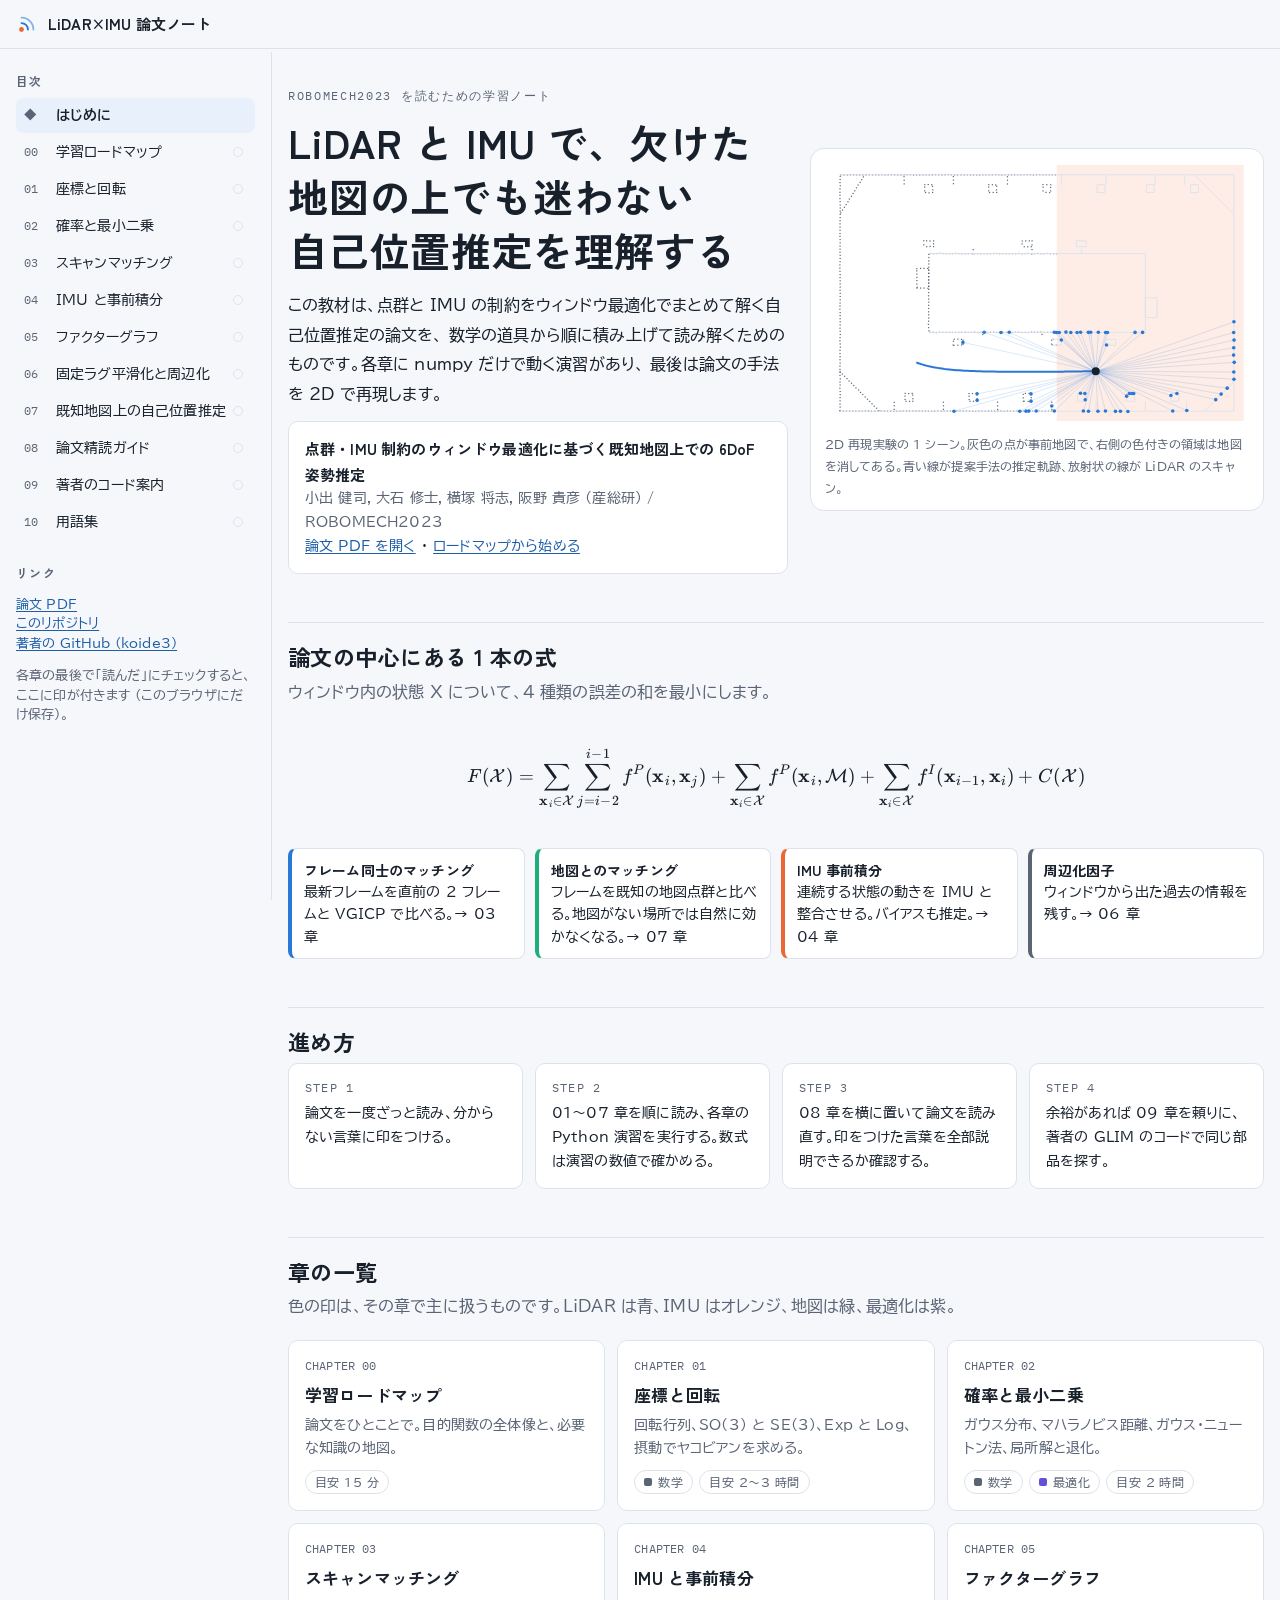
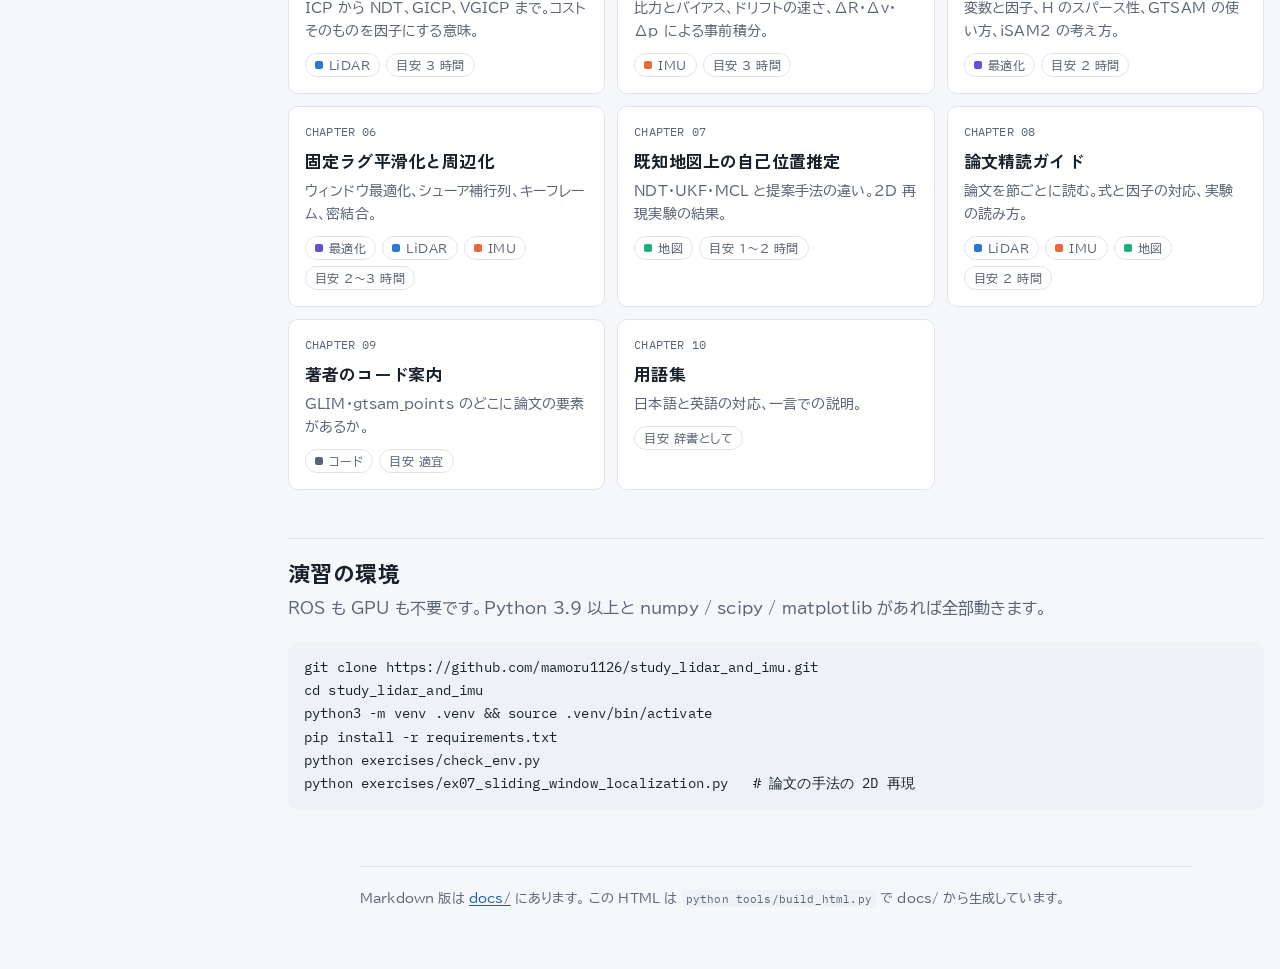
==== html/index.html @ 84298a0a "論文学習用の教材・演習・HTML 版を追加 ROBOMECH2023「点群・IMU 制約のウィンドウ最適化に基づく既知地図上での 6DoF 姿勢推定」を理解するための学習環境を追加した。  - doc" ====
<!doctype html>
<html lang="ja">
<head>
<meta charset="utf-8">
<meta name="viewport" content="width=device-width, initial-scale=1, viewport-fit=cover">
<title>LiDAR×IMU 論文ノート</title>
<link rel="preconnect" href="https://fonts.googleapis.com">
<link rel="preconnect" href="https://fonts.gstatic.com" crossorigin>
<link rel="stylesheet" href="https://fonts.googleapis.com/css2?family=BIZ+UDPGothic:wght@400;700&family=IBM+Plex+Mono:wght@400;500&family=Zen+Kaku+Gothic+New:wght@500;700&display=swap">
<link rel="stylesheet" href="assets/style.css">
<link rel="stylesheet" href="assets/katex/katex.css">
<script defer src="assets/katex/katex.min.js"></script>
<script defer src="assets/katex/auto-render.min.js"></script>
</head>
<body>
<header class="topbar">
  <a class="brand" href="index.html"><svg class="brand-mark" viewBox="0 0 24 24" aria-hidden="true"><circle cx="6" cy="18" r="2.6" fill="var(--imu)"/><path d="M6 11a7 7 0 0 1 7 7" fill="none" stroke="var(--lidar)" stroke-width="2" stroke-linecap="round"/><path d="M6 5a13 13 0 0 1 13 13" fill="none" stroke="var(--lidar)" stroke-width="2" stroke-linecap="round" opacity=".55"/></svg><span>LiDAR×IMU 論文ノート</span></a>
  <button class="menu-btn" type="button" aria-expanded="false" aria-label="目次を開く">目次</button>
</header>
<div class="layout">
<nav class="rail" aria-label="章の一覧"><h2>目次</h2><ul class="toc"><li><a href="index.html" aria-current="page"><span class="num">◆</span><span>はじめに</span><span></span></a></li><li><a href="00_roadmap.html"><span class="num">00</span><span>学習ロードマップ</span><span class="done" data-done-slug="00_roadmap" title="読了"></span></a></li><li><a href="01_coordinates_and_rotation.html"><span class="num">01</span><span>座標と回転</span><span class="done" data-done-slug="01_coordinates_and_rotation" title="読了"></span></a></li><li><a href="02_probability_and_least_squares.html"><span class="num">02</span><span>確率と最小二乗</span><span class="done" data-done-slug="02_probability_and_least_squares" title="読了"></span></a></li><li><a href="03_point_cloud_registration.html"><span class="num">03</span><span>スキャンマッチング</span><span class="done" data-done-slug="03_point_cloud_registration" title="読了"></span></a></li><li><a href="04_imu_and_preintegration.html"><span class="num">04</span><span>IMU と事前積分</span><span class="done" data-done-slug="04_imu_and_preintegration" title="読了"></span></a></li><li><a href="05_factor_graph.html"><span class="num">05</span><span>ファクターグラフ</span><span class="done" data-done-slug="05_factor_graph" title="読了"></span></a></li><li><a href="06_fixed_lag_smoothing.html"><span class="num">06</span><span>固定ラグ平滑化と周辺化</span><span class="done" data-done-slug="06_fixed_lag_smoothing" title="読了"></span></a></li><li><a href="07_map_based_localization.html"><span class="num">07</span><span>既知地図上の自己位置推定</span><span class="done" data-done-slug="07_map_based_localization" title="読了"></span></a></li><li><a href="08_paper_walkthrough.html"><span class="num">08</span><span>論文精読ガイド</span><span class="done" data-done-slug="08_paper_walkthrough" title="読了"></span></a></li><li><a href="09_author_code_guide.html"><span class="num">09</span><span>著者のコード案内</span><span class="done" data-done-slug="09_author_code_guide" title="読了"></span></a></li><li><a href="10_glossary.html"><span class="num">10</span><span>用語集</span><span class="done" data-done-slug="10_glossary" title="読了"></span></a></li></ul><h2>リンク</h2><p class="rail-note"><a href="https://staff.aist.go.jp/k.koide/assets/pdf/robomech2023.pdf" target="_blank" rel="noopener">論文 PDF</a><br><a href="https://github.com/mamoru1126/study_lidar_and_imu" target="_blank" rel="noopener">このリポジトリ</a><br><a href="https://github.com/koide3" target="_blank" rel="noopener">著者の GitHub (koide3)</a></p><p class="rail-note">各章の最後で「読んだ」にチェックすると、ここに印が付きます (このブラウザにだけ保存)。</p></nav>
<main>
<div class="article" style="max-width:none">
<section class="hero">
  <div>
    <div class="eyebrow">ROBOMECH2023 を読むための学習ノート</div>
    <h1>LiDAR と IMU で、欠けた地図の上でも迷わない自己位置推定を理解する</h1>
    <p>この教材は、点群と IMU の制約をウィンドウ最適化でまとめて解く自己位置推定の論文を、
    数学の道具から順に積み上げて読み解くためのものです。各章に numpy だけで動く演習があり、
    最後は論文の手法を 2D で再現します。</p>
    <div class="paper-card">
      <div class="t">点群・IMU 制約のウィンドウ最適化に基づく既知地図上での 6DoF 姿勢推定</div>
      <div class="a">小出 健司, 大石 修士, 横塚 将志, 阪野 貴彦 (産総研) / ROBOMECH2023</div>
      <div><a href="https://staff.aist.go.jp/k.koide/assets/pdf/robomech2023.pdf" target="_blank" rel="noopener">論文 PDF を開く</a> ・ <a href="00_roadmap.html">ロードマップから始める</a></div>
    </div>
  </div>
  <div class="scan-hero">
    <canvas id="hero-scan" aria-label="2D LiDAR のスキャンと推定軌跡のアニメーション"></canvas>
    <p>2D 再現実験の 1 シーン。灰色の点が事前地図で、右側の色付きの領域は地図を消してある。青い線が提案手法の推定軌跡、放射状の線が LiDAR のスキャン。</p>
  </div>
</section>

<section class="section">
  <h2>論文の中心にある 1 本の式</h2>
  <p class="lead">ウィンドウ内の状態 X について、4 種類の誤差の和を最小にします。</p>
  <div class="arithmatex">\[
F(\mathcal{X}) = \sum_{\mathbf{x}_i \in \mathcal{X}} \sum_{j=i-2}^{i-1} f^{P}(\mathbf{x}_i, \mathbf{x}_j)
 + \sum_{\mathbf{x}_i \in \mathcal{X}} f^{P}(\mathbf{x}_i, \mathcal{M})
 + \sum_{\mathbf{x}_i \in \mathcal{X}} f^{I}(\mathbf{x}_{i-1}, \mathbf{x}_i)
 + C(\mathcal{X})
\]</div>
  <div class="term-grid">
    <div class="term" style="--c:var(--lidar)"><b>フレーム同士のマッチング</b>最新フレームを直前の 2 フレームと VGICP で比べる。→ 03 章</div>
    <div class="term" style="--c:var(--map)"><b>地図とのマッチング</b>フレームを既知の地図点群と比べる。地図がない場所では自然に効かなくなる。→ 07 章</div>
    <div class="term" style="--c:var(--imu)"><b>IMU 事前積分</b>連続する状態の動きを IMU と整合させる。バイアスも推定。→ 04 章</div>
    <div class="term" style="--c:var(--muted)"><b>周辺化因子</b>ウィンドウから出た過去の情報を残す。→ 06 章</div>
  </div>
</section>

<section class="section">
  <h2>進め方</h2>
  <ol class="steps">
    <li>論文を一度ざっと読み、分からない言葉に印をつける。</li>
    <li>01〜07 章を順に読み、各章の Python 演習を実行する。数式は演習の数値で確かめる。</li>
    <li>08 章を横に置いて論文を読み直す。印をつけた言葉を全部説明できるか確認する。</li>
    <li>余裕があれば 09 章を頼りに、著者の GLIM のコードで同じ部品を探す。</li>
  </ol>
</section>

<section class="section">
  <h2>章の一覧</h2>
  <p class="lead">色の印は、その章で主に扱うものです。LiDAR は青、IMU はオレンジ、地図は緑、最適化は紫。</p>
  <div class="cards"><a class="card" href="00_roadmap.html"><span class="n"><span>CHAPTER 00</span><span class="done-badge" data-done-badge="00_roadmap" hidden>読了</span></span><span class="ttl">学習ロードマップ</span><span class="sum">論文をひとことで。目的関数の全体像と、必要な知識の地図。</span><span class="chips"><span class="chip time">目安 15 分</span></span></a><a class="card" href="01_coordinates_and_rotation.html"><span class="n"><span>CHAPTER 01</span><span class="done-badge" data-done-badge="01_coordinates_and_rotation" hidden>読了</span></span><span class="ttl">座標と回転</span><span class="sum">回転行列、SO(3) と SE(3)、Exp と Log、摂動でヤコビアンを求める。</span><span class="chips"><span class="chip math">数学</span><span class="chip time">目安 2〜3 時間</span></span></a><a class="card" href="02_probability_and_least_squares.html"><span class="n"><span>CHAPTER 02</span><span class="done-badge" data-done-badge="02_probability_and_least_squares" hidden>読了</span></span><span class="ttl">確率と最小二乗</span><span class="sum">ガウス分布、マハラノビス距離、ガウス・ニュートン法、局所解と退化。</span><span class="chips"><span class="chip math">数学</span><span class="chip opt">最適化</span><span class="chip time">目安 2 時間</span></span></a><a class="card" href="03_point_cloud_registration.html"><span class="n"><span>CHAPTER 03</span><span class="done-badge" data-done-badge="03_point_cloud_registration" hidden>読了</span></span><span class="ttl">スキャンマッチング</span><span class="sum">ICP から NDT、GICP、VGICP まで。コストそのものを因子にする意味。</span><span class="chips"><span class="chip lidar">LiDAR</span><span class="chip time">目安 3 時間</span></span></a><a class="card" href="04_imu_and_preintegration.html"><span class="n"><span>CHAPTER 04</span><span class="done-badge" data-done-badge="04_imu_and_preintegration" hidden>読了</span></span><span class="ttl">IMU と事前積分</span><span class="sum">比力とバイアス、ドリフトの速さ、ΔR・Δv・Δp による事前積分。</span><span class="chips"><span class="chip imu">IMU</span><span class="chip time">目安 3 時間</span></span></a><a class="card" href="05_factor_graph.html"><span class="n"><span>CHAPTER 05</span><span class="done-badge" data-done-badge="05_factor_graph" hidden>読了</span></span><span class="ttl">ファクターグラフ</span><span class="sum">変数と因子、H のスパース性、GTSAM の使い方、iSAM2 の考え方。</span><span class="chips"><span class="chip opt">最適化</span><span class="chip time">目安 2 時間</span></span></a><a class="card" href="06_fixed_lag_smoothing.html"><span class="n"><span>CHAPTER 06</span><span class="done-badge" data-done-badge="06_fixed_lag_smoothing" hidden>読了</span></span><span class="ttl">固定ラグ平滑化と周辺化</span><span class="sum">ウィンドウ最適化、シューア補行列、キーフレーム、密結合。</span><span class="chips"><span class="chip opt">最適化</span><span class="chip lidar">LiDAR</span><span class="chip imu">IMU</span><span class="chip time">目安 2〜3 時間</span></span></a><a class="card" href="07_map_based_localization.html"><span class="n"><span>CHAPTER 07</span><span class="done-badge" data-done-badge="07_map_based_localization" hidden>読了</span></span><span class="ttl">既知地図上の自己位置推定</span><span class="sum">NDT・UKF・MCL と提案手法の違い。2D 再現実験の結果。</span><span class="chips"><span class="chip map">地図</span><span class="chip time">目安 1〜2 時間</span></span></a><a class="card" href="08_paper_walkthrough.html"><span class="n"><span>CHAPTER 08</span><span class="done-badge" data-done-badge="08_paper_walkthrough" hidden>読了</span></span><span class="ttl">論文精読ガイド</span><span class="sum">論文を節ごとに読む。式と因子の対応、実験の読み方。</span><span class="chips"><span class="chip lidar">LiDAR</span><span class="chip imu">IMU</span><span class="chip map">地図</span><span class="chip time">目安 2 時間</span></span></a><a class="card" href="09_author_code_guide.html"><span class="n"><span>CHAPTER 09</span><span class="done-badge" data-done-badge="09_author_code_guide" hidden>読了</span></span><span class="ttl">著者のコード案内</span><span class="sum">GLIM・gtsam_points のどこに論文の要素があるか。</span><span class="chips"><span class="chip math">コード</span><span class="chip time">目安 適宜</span></span></a><a class="card" href="10_glossary.html"><span class="n"><span>CHAPTER 10</span><span class="done-badge" data-done-badge="10_glossary" hidden>読了</span></span><span class="ttl">用語集</span><span class="sum">日本語と英語の対応、一言での説明。</span><span class="chips"><span class="chip time">目安 辞書として</span></span></a></div>
</section>

<section class="section">
  <h2>演習の環境</h2>
  <p class="lead">ROS も GPU も不要です。Python 3.9 以上と numpy / scipy / matplotlib があれば全部動きます。</p>
<pre><code>git clone https://github.com/mamoru1126/study_lidar_and_imu.git
cd study_lidar_and_imu
python3 -m venv .venv && source .venv/bin/activate
pip install -r requirements.txt
python exercises/check_env.py
python exercises/ex07_sliding_window_localization.py   # 論文の手法の 2D 再現</code></pre>
</section>

<footer class="site">
  Markdown 版は <a href="https://github.com/mamoru1126/study_lidar_and_imu/tree/master/docs" target="_blank" rel="noopener">docs/</a> にあります。
  この HTML は <code>python tools/build_html.py</code> で docs/ から生成しています。
</footer>
</div>
</main>
</div>
<script src="data/sliding_window_result.js"></script>
<script src="assets/app.js"></script>
<script src="assets/demos.js"></script>
</body>
</html>
---- html/assets/style.css ----
/* LiDAR × IMU 学習ノート — サイト共通スタイル
   レイアウト: 左に章の目次レール、右に本文 1 カラム (最大 44em)。幅 960px 未満では目次をドロワーにする。
   色は「センサの種類」を表す: LiDAR=青, IMU=オレンジ, 地図=緑, 最適化=紫, 数学=灰 */

:root {
  --bg: #f5f7fa;
  --surface: #ffffff;
  --ink: #18202b;
  --muted: #5a6475;
  --line: #dde3ec;
  --accent: #1d5ea8;
  --accent-soft: #e8f0fb;
  --code-bg: #eef2f7;
  --lidar: #2a78d6;
  --imu: #eb6834;
  --map: #1baf7a;
  --opt: #6250d6;
  --math: #5a6475;
  --shade: rgba(235, 104, 52, 0.12);
  --font-display: "Zen Kaku Gothic New", "Hiragino Sans", "Hiragino Kaku Gothic ProN", "Yu Gothic", "Meiryo", sans-serif;
  --font-body: "BIZ UDPGothic", "Hiragino Sans", "Hiragino Kaku Gothic ProN", "Yu Gothic", "Meiryo", sans-serif;
  --font-mono: "IBM Plex Mono", ui-monospace, "SFMono-Regular", Menlo, Consolas, monospace;
  --radius: 10px;
  --rail: 272px;
  color-scheme: light;
}
@media (prefers-color-scheme: dark) {
  :root:not([data-theme="light"]) {
    --bg: #0f141b;
    --surface: #161d27;
    --ink: #e3e8ef;
    --muted: #9aa5b5;
    --line: #2a3442;
    --accent: #82b4f0;
    --accent-soft: #19283b;
    --code-bg: #1c2532;
    --lidar: #4a93ea;
    --imu: #f08156;
    --map: #2fc490;
    --opt: #9a8ff0;
    --math: #9aa5b5;
    --shade: rgba(240, 129, 86, 0.14);
    color-scheme: dark;
  }
}
:root[data-theme="dark"] {
  --bg: #0f141b;
  --surface: #161d27;
  --ink: #e3e8ef;
  --muted: #9aa5b5;
  --line: #2a3442;
  --accent: #82b4f0;
  --accent-soft: #19283b;
  --code-bg: #1c2532;
  --lidar: #4a93ea;
  --imu: #f08156;
  --map: #2fc490;
  --opt: #9a8ff0;
  --math: #9aa5b5;
  --shade: rgba(240, 129, 86, 0.14);
  color-scheme: dark;
}

* { box-sizing: border-box; }
html { -webkit-text-size-adjust: 100%; }
body {
  margin: 0;
  background: var(--bg);
  color: var(--ink);
  font-family: var(--font-body);
  font-size: 16px;
  line-height: 1.85;
  letter-spacing: 0.01em;
}
a { color: var(--accent); text-underline-offset: 2px; }
a:hover { text-decoration-thickness: 2px; }
:focus-visible { outline: 2px solid var(--accent); outline-offset: 2px; border-radius: 4px; }
img { max-width: 100%; height: auto; }

/* ---------- top bar ---------- */
.topbar {
  position: sticky;
  top: env(safe-area-inset-top, 0px);
  z-index: 30;
  display: flex;
  align-items: center;
  gap: 12px;
  padding: 10px 16px;
  background: color-mix(in srgb, var(--bg) 88%, transparent);
  backdrop-filter: blur(8px);
  border-bottom: 1px solid var(--line);
}
.brand {
  font-family: var(--font-display);
  font-weight: 700;
  font-size: 15px;
  color: var(--ink);
  text-decoration: none;
  display: flex;
  align-items: center;
  gap: 10px;
  min-width: 0;
}
.brand-mark { flex: none; width: 22px; height: 22px; }
.brand span { white-space: nowrap; overflow: hidden; text-overflow: ellipsis; }
.menu-btn {
  margin-left: auto;
  border: 1px solid var(--line);
  background: var(--surface);
  color: var(--ink);
  border-radius: 8px;
  padding: 6px 12px;
  font: inherit;
  font-size: 14px;
  cursor: pointer;
}
@media (min-width: 960px) { .menu-btn { display: none; } }

/* ---------- layout ---------- */
.layout { display: grid; grid-template-columns: 1fr; }
@media (min-width: 960px) {
  .layout { grid-template-columns: var(--rail) minmax(0, 1fr); }
}
.rail {
  border-right: 1px solid var(--line);
  padding: 20px 16px 40px;
  font-size: 14px;
  line-height: 1.5;
}
@media (min-width: 960px) {
  .rail { position: sticky; top: 52px; height: calc(100vh - 52px); overflow-y: auto; }
}
@media (max-width: 959px) {
  .rail {
    position: fixed;
    z-index: 40;
    inset: 0 auto 0 0;
    width: min(86vw, 320px);
    background: var(--surface);
    transform: translateX(-102%);
    transition: transform 0.22s ease;
    overflow-y: auto;
    padding-top: calc(20px + env(safe-area-inset-top, 0px));
    box-shadow: 0 0 40px rgba(0, 0, 0, 0.18);
  }
  body.nav-open .rail { transform: none; }
  .scrim { position: fixed; inset: 0; z-index: 35; background: rgba(10, 14, 20, 0.4); }
}
.rail h2 {
  font-family: var(--font-display);
  font-size: 12px;
  letter-spacing: 0.12em;
  color: var(--muted);
  margin: 0 0 8px;
  font-weight: 700;
}
.toc { list-style: none; margin: 0 0 24px; padding: 0; display: grid; gap: 2px; }
.toc a {
  display: grid;
  grid-template-columns: 26px minmax(0, 1fr) 14px;
  align-items: center;
  gap: 6px;
  padding: 7px 8px;
  border-radius: 8px;
  color: var(--ink);
  text-decoration: none;
}
.toc a:hover { background: var(--accent-soft); }
.toc a[aria-current="page"] { background: var(--accent-soft); font-weight: 700; }
.toc .num { font-family: var(--font-mono); font-size: 12px; color: var(--muted); font-variant-numeric: tabular-nums; }
.toc .done { width: 10px; height: 10px; border-radius: 50%; border: 1.5px solid var(--line); }
.toc .done.on { background: var(--map); border-color: var(--map); }
.rail-note { color: var(--muted); font-size: 13px; }

/* ---------- article ---------- */
main { min-width: 0; padding-inline: 16px; padding-block: 28px 64px; }
.article { max-width: 44em; margin: 0 auto; }
.article h1, .article h2, .article h3 {
  font-family: var(--font-display);
  line-height: 1.4;
  text-wrap: balance;
  word-break: auto-phrase; /* 日本語を文節で折り返す (対応ブラウザのみ) */
  letter-spacing: 0.02em;
}
.article h1 { font-size: clamp(26px, 5vw, 34px); margin: 8px 0 20px; }
.article h2 {
  font-size: 22px;
  margin: 48px 0 14px;
  padding-top: 18px;
  border-top: 1px solid var(--line);
}
.article h3 { font-size: 18px; margin: 32px 0 10px; }
.article p, .article li { overflow-wrap: anywhere; }
.article hr { display: none; } /* Markdown の区切り線は h2 の罫線と重なるので表示しない */
.chapter-meta { display: flex; flex-wrap: wrap; gap: 8px; align-items: center; margin-bottom: 8px; }
.chip {
  display: inline-flex;
  align-items: center;
  gap: 6px;
  font-size: 12px;
  line-height: 1;
  padding: 5px 9px;
  border-radius: 999px;
  border: 1px solid var(--line);
  color: var(--muted);
  background: var(--surface);
  letter-spacing: 0.04em;
}
.chip::before { content: ""; width: 8px; height: 8px; border-radius: 2px; background: var(--c, var(--muted)); }
.chip.lidar { --c: var(--lidar); }
.chip.imu { --c: var(--imu); }
.chip.map { --c: var(--map); }
.chip.opt { --c: var(--opt); }
.chip.math { --c: var(--math); }
.chip.time::before { display: none; }

blockquote {
  margin: 20px 0;
  padding: 12px 16px;
  border-radius: var(--radius);
  background: var(--accent-soft);
  border: 1px solid color-mix(in srgb, var(--accent) 25%, transparent);
}
blockquote p { margin: 6px 0; }
code {
  font-family: var(--font-mono);
  font-size: 0.88em;
  background: var(--code-bg);
  padding: 0.12em 0.36em;
  border-radius: 5px;
}
pre {
  background: var(--code-bg);
  padding: 14px 16px;
  border-radius: var(--radius);
  overflow-x: auto;
  line-height: 1.6;
  font-size: 14px;
}
pre code { background: none; padding: 0; font-size: inherit; }
.table-wrap { overflow-x: auto; margin: 18px 0; border: 1px solid var(--line); border-radius: var(--radius); background: var(--surface); }
table { border-collapse: collapse; width: 100%; font-size: 14px; line-height: 1.6; }
th, td { text-align: left; padding: 9px 12px; border-bottom: 1px solid var(--line); vertical-align: top; }
th { font-family: var(--font-display); font-weight: 700; background: color-mix(in srgb, var(--code-bg) 60%, var(--surface)); white-space: nowrap; }
tr:last-child td { border-bottom: 0; }
td { font-variant-numeric: tabular-nums; }

figure.fig, p > img:only-child { display: block; }
.fig {
  margin: 22px 0;
  padding: 10px;
  background: #ffffff;
  border: 1px solid var(--line);
  border-radius: var(--radius);
  overflow-x: auto;
}
.fig img { display: block; margin: 0 auto; }
.fig figcaption { color: #5a6475; font-size: 13px; text-align: center; margin-top: 6px; }

/* math (KaTeX) */
.arithmatex { overflow-wrap: normal; }
div.arithmatex { margin: 16px 0; overflow-x: auto; overflow-y: hidden; padding: 2px 0; }
.katex { font-size: 1.06em; }
.katex-display { margin: 0.4em 0; overflow-x: auto; overflow-y: hidden; padding: 4px 0; }

/* details (理解度チェックの答え) */
details {
  margin: 18px 0;
  border: 1px solid var(--line);
  border-radius: var(--radius);
  background: var(--surface);
  padding: 0 16px;
}
details summary {
  cursor: pointer;
  padding: 12px 0;
  font-weight: 700;
  font-family: var(--font-display);
  color: var(--accent);
}
details[open] summary { border-bottom: 1px solid var(--line); margin-bottom: 8px; }

/* task list */
.task-list-item { list-style: none; margin-left: -1.4em; }
.task-list-control input, .task-list-item input { margin-right: 8px; accent-color: var(--map); }

/* prev / next */
.pager { display: grid; grid-template-columns: 1fr 1fr; gap: 12px; margin-top: 48px; }
.pager a {
  display: block;
  padding: 12px 14px;
  border: 1px solid var(--line);
  border-radius: var(--radius);
  background: var(--surface);
  text-decoration: none;
  color: var(--ink);
  min-width: 0;
}
.pager a:hover { border-color: var(--accent); }
.pager small { display: block; color: var(--muted); font-size: 12px; }
.pager .next { text-align: right; grid-column: 2; }
.read-toggle {
  display: flex; align-items: center; gap: 10px; margin-top: 32px; padding: 12px 14px;
  border: 1px dashed var(--line); border-radius: var(--radius); font-size: 14px; color: var(--muted);
}
.read-toggle input { width: 18px; height: 18px; accent-color: var(--map); }

/* ---------- demos ---------- */
.demo {
  margin: 26px 0;
  border: 1px solid var(--line);
  border-radius: 14px;
  background: var(--surface);
  overflow: hidden;
}
.demo-head {
  display: flex; flex-wrap: wrap; gap: 6px 12px; align-items: baseline;
  padding: 12px 16px; border-bottom: 1px solid var(--line);
}
.demo-head strong { font-family: var(--font-display); font-size: 15px; }
.demo-head span { color: var(--muted); font-size: 13px; }
.demo-body { padding: 12px 16px 16px; display: grid; gap: 12px; }
.demo canvas { width: 100%; height: auto; display: block; border-radius: 8px; background: var(--bg); touch-action: pan-y; }
.controls { display: flex; flex-wrap: wrap; gap: 8px; align-items: center; }
.controls label { display: inline-flex; align-items: center; gap: 8px; font-size: 14px; }
.controls input[type="range"] { width: min(220px, 60vw); accent-color: var(--accent); }
.controls label.slider-row { display: grid; grid-template-columns: 7.5em minmax(0, 1fr) 6.5em; width: 100%; max-width: 34em; gap: 10px; }
.controls label.slider-row input[type="range"] { width: 100%; }
.btn {
  font: inherit; font-size: 14px; line-height: 1;
  padding: 9px 14px; border-radius: 8px; cursor: pointer;
  border: 1px solid var(--line); background: var(--bg); color: var(--ink);
}
.btn:hover { border-color: var(--accent); }
.btn.primary { background: var(--accent); border-color: var(--accent); color: var(--surface); }
.seg { display: inline-flex; border: 1px solid var(--line); border-radius: 8px; overflow: hidden; }
.seg button { font: inherit; font-size: 13px; padding: 8px 12px; border: 0; background: var(--bg); color: var(--muted); cursor: pointer; }
.seg button[aria-pressed="true"] { background: var(--accent); color: var(--surface); }
.readout { display: flex; flex-wrap: wrap; gap: 6px 18px; font-size: 13px; color: var(--muted); font-variant-numeric: tabular-nums; }
.readout b { color: var(--ink); font-family: var(--font-mono); font-weight: 500; }
.readout > span { white-space: nowrap; }
.legend { display: flex; flex-wrap: wrap; gap: 6px 16px; font-size: 13px; color: var(--muted); }
.legend i { display: inline-block; width: 18px; height: 3px; border-radius: 2px; vertical-align: middle; margin-right: 6px; background: var(--c); }
.legend i.dot { width: 9px; height: 9px; border-radius: 50%; }
.legend i.dash { background: repeating-linear-gradient(90deg, var(--c) 0 5px, transparent 5px 8px); }
.eq-terms { display: flex; flex-wrap: wrap; gap: 8px; }
.eq-terms button {
  font: inherit; font-size: 14px; padding: 8px 12px; border-radius: 999px; cursor: pointer;
  border: 1.5px solid var(--c); background: var(--surface); color: var(--ink);
}
.eq-terms button[aria-pressed="true"] { background: var(--c); color: var(--surface); }
.eq-graph svg { width: 100%; height: auto; display: block; }
.eq-graph .dim { opacity: 0.12; transition: opacity 0.2s; }
.eq-note { font-size: 14px; color: var(--ink); min-height: 3.4em; margin: 0; }

/* ---------- index ---------- */
.hero { max-width: 64em; margin: 0 auto; display: grid; gap: 22px; padding-top: 8px; }
@media (min-width: 880px) { .hero { grid-template-columns: minmax(0, 1.1fr) minmax(0, 1fr); align-items: center; } }
.eyebrow { font-family: var(--font-mono); font-size: 12px; letter-spacing: 0.14em; color: var(--muted); text-transform: uppercase; }
.hero h1 { font-family: var(--font-display); font-size: clamp(26px, 5.4vw, 40px); line-height: 1.35; margin: 8px 0 14px; text-wrap: balance; word-break: auto-phrase; }
.hero p { margin: 0 0 12px; color: var(--ink); }
.paper-card {
  border: 1px solid var(--line); border-radius: var(--radius); background: var(--surface);
  padding: 14px 16px; font-size: 14px; line-height: 1.7;
}
.paper-card .t { font-family: var(--font-display); font-weight: 700; font-size: 15px; }
.paper-card .a { color: var(--muted); }
.scan-hero { border: 1px solid var(--line); border-radius: 14px; background: var(--surface); padding: 10px; }
.scan-hero canvas { width: 100%; height: auto; display: block; }
.scan-hero p { margin: 6px 4px 0; font-size: 12px; color: var(--muted); }
.section { max-width: 64em; margin: 48px auto 0; }
.section > h2 { font-family: var(--font-display); font-size: 22px; margin: 0 0 6px; }
.section > p.lead { color: var(--muted); margin: 0 0 18px; }
.steps { display: grid; gap: 12px; grid-template-columns: repeat(auto-fit, minmax(220px, 1fr)); counter-reset: step; }
.steps li { list-style: none; background: var(--surface); border: 1px solid var(--line); border-radius: var(--radius); padding: 14px 16px; font-size: 14px; line-height: 1.7; }
.steps li::before { counter-increment: step; content: "STEP " counter(step); display: block; font-family: var(--font-mono); font-size: 12px; color: var(--muted); letter-spacing: 0.1em; margin-bottom: 4px; }
.steps { padding: 0; margin: 0; }
.cards { display: grid; gap: 12px; grid-template-columns: repeat(auto-fill, minmax(min(100%, 290px), 1fr)); }
.card {
  display: grid; gap: 6px; align-content: start;
  padding: 14px 16px 16px; border: 1px solid var(--line); border-radius: var(--radius);
  background: var(--surface); color: var(--ink); text-decoration: none; position: relative;
}
.card:hover { border-color: var(--accent); }
.card .n { font-family: var(--font-mono); font-size: 12px; color: var(--muted); font-variant-numeric: tabular-nums; display: flex; justify-content: space-between; }
.card .ttl { font-family: var(--font-display); font-weight: 700; font-size: 17px; line-height: 1.45; }
.card .sum { font-size: 14px; color: var(--muted); line-height: 1.65; }
.card .chips { display: flex; flex-wrap: wrap; gap: 6px; margin-top: 4px; }
.card .done-badge { font-size: 12px; color: var(--map); }
.term-grid { display: grid; gap: 10px; grid-template-columns: repeat(auto-fit, minmax(min(100%, 230px), 1fr)); margin-top: 12px; }
.term { border: 1px solid var(--line); border-left: 4px solid var(--c); border-radius: 8px; background: var(--surface); padding: 10px 12px; font-size: 14px; line-height: 1.6; }
.term b { display: block; font-family: var(--font-display); }
footer.site { max-width: 64em; margin: 56px auto 0; padding: 20px 0 0; border-top: 1px solid var(--line); color: var(--muted); font-size: 13px; }

@media (prefers-reduced-motion: reduce) {
  * { transition: none !important; animation: none !important; }
}
---- html/assets/katex/katex.css ----
/* KaTeX 0.16.47 (MIT License, see LICENSE.txt). Fonts are embedded as woff2 data URIs so the page works offline. */
@font-face{font-display:block;font-family:KaTeX_AMS;font-style:normal;font-weight:400;src:url([data-uri]) format("woff2")}@font-face{font-display:block;font-family:KaTeX_Caligraphic;font-style:normal;font-weight:700;src:url([data-uri]) format("woff2")}@font-face{font-display:block;font-family:KaTeX_Caligraphic;font-style:normal;font-weight:400;src:url([data-uri]) format("woff2")}@font-face{font-display:block;font-family:KaTeX_Fraktur;font-style:normal;font-weight:700;src:url([data-uri]) format("woff2")}@font-face{font-display:block;font-family:KaTeX_Fraktur;font-style:normal;font-weight:400;src:url([data-uri]) format("woff2")}@font-face{font-display:block;font-family:KaTeX_Main;font-style:normal;font-weight:700;src:url([data-uri]) format("woff2")}@font-face{font-display:block;font-family:KaTeX_Main;font-style:italic;font-weight:700;src:url([data-uri]) format("woff2")}@font-face{font-display:block;font-family:KaTeX_Main;font-style:italic;font-weight:400;src:url([data-uri]) format("woff2")}@font-face{font-display:block;font-family:KaTeX_Main;font-style:normal;font-weight:400;src:url([data-uri]) format("woff2")}@font-face{font-display:block;font-family:KaTeX_Math;font-style:italic;font-weight:700;src:url([data-uri]) format("woff2")}@font-face{font-display:block;font-family:KaTeX_Math;font-style:italic;font-weight:400;src:url([data-uri]) format("woff2")}@font-face{font-display:block;font-family:"KaTeX_SansSerif";font-style:normal;font-weight:700;src:url([data-uri]) format("woff2")}@font-face{font-display:block;font-family:"KaTeX_SansSerif";font-style:italic;font-weight:400;src:url([data-uri]) format("woff2")}@font-face{font-display:block;font-family:"KaTeX_SansSerif";font-style:normal;font-weight:400;src:url([data-uri]) format("woff2")}@font-face{font-display:block;font-family:KaTeX_Script;font-style:normal;font-weight:400;src:url([data-uri]) format("woff2")}@font-face{font-display:block;font-family:KaTeX_Size1;font-style:normal;font-weight:400;src:url([data-uri]) format("woff2")}@font-face{font-display:block;font-family:KaTeX_Size2;font-style:normal;font-weight:400;src:url([data-uri]) format("woff2")}@font-face{font-display:block;font-family:KaTeX_Size3;font-style:normal;font-weight:400;src:url([data-uri]) format("woff2")}@font-face{font-display:block;font-family:KaTeX_Size4;font-style:normal;font-weight:400;src:url([data-uri]) format("woff2")}@font-face{font-display:block;font-family:KaTeX_Typewriter;font-style:normal;font-weight:400;src:url([data-uri]) format("woff2")}.katex{font:normal 1.21em KaTeX_Main,Times New Roman,serif;line-height:1.2;position:relative;text-indent:0;text-rendering:auto}.katex *{-ms-high-contrast-adjust:none!important;border-color:currentColor}.katex .katex-version:after{content:"0.16.47"}.katex .katex-mathml{border:0;-webkit-clip-path:inset(50%);clip-path:inset(50%);height:1px;overflow:hidden;padding:0;position:absolute;width:1px}.katex .katex-html>.newline{display:block}.katex .base{position:relative;white-space:nowrap;width:-webkit-min-content;width:-moz-min-content;width:min-content}.katex .base,.katex .strut{display:inline-block}.katex .textbf{font-weight:700}.katex .textit{font-style:italic}.katex .textrm{font-family:KaTeX_Main}.katex .textsf{font-family:KaTeX_SansSerif}.katex .texttt{font-family:KaTeX_Typewriter}.katex .mathnormal{font-family:KaTeX_Math;font-style:italic}.katex .mathit{font-family:KaTeX_Main;font-style:italic}.katex .mathrm{font-style:normal}.katex .mathbf{font-family:KaTeX_Main;font-weight:700}.katex .boldsymbol{font-family:KaTeX_Math;font-style:italic;font-weight:700}.katex .amsrm,.katex .mathbb,.katex .textbb{font-family:KaTeX_AMS}.katex .mathcal{font-family:KaTeX_Caligraphic}.katex .mathfrak,.katex .textfrak{font-family:KaTeX_Fraktur}.katex .mathboldfrak,.katex .textboldfrak{font-family:KaTeX_Fraktur;font-weight:700}.katex .mathtt{font-family:KaTeX_Typewriter}.katex .mathscr,.katex .textscr{font-family:KaTeX_Script}.katex .mathsf,.katex .textsf{font-family:KaTeX_SansSerif}.katex .mathboldsf,.katex .textboldsf{font-family:KaTeX_SansSerif;font-weight:700}.katex .mathitsf,.katex .mathsfit,.katex .textitsf{font-family:KaTeX_SansSerif;font-style:italic}.katex .mainrm{font-family:KaTeX_Main;font-style:normal}.katex .vlist-t{border-collapse:collapse;display:inline-table;table-layout:fixed}.katex .vlist-r{display:table-row}.katex .vlist{display:table-cell;position:relative;vertical-align:bottom}.katex .vlist>span{display:block;height:0;position:relative}.katex .vlist>span>span{display:inline-block}.katex .vlist>span>.pstrut{overflow:hidden;width:0}.katex .vlist-t2{margin-right:-2px}.katex .vlist-s{display:table-cell;font-size:1px;min-width:2px;vertical-align:bottom;width:2px}.katex .vbox{align-items:baseline;display:inline-flex;flex-direction:column}.katex .hbox{width:100%}.katex .hbox,.katex .thinbox{display:inline-flex;flex-direction:row}.katex .thinbox{max-width:0;width:0}.katex .msupsub{text-align:left}.katex .mfrac>span>span{text-align:center}.katex .mfrac .frac-line{border-bottom-style:solid;display:inline-block;width:100%}.katex .hdashline,.katex .hline,.katex .mfrac .frac-line,.katex .overline .overline-line,.katex .rule,.katex .underline .underline-line{min-height:1px}.katex .mspace{display:inline-block}.katex .smash{display:inline;line-height:0}.katex .clap,.katex .llap,.katex .rlap{position:relative;width:0}.katex .clap>.inner,.katex .llap>.inner,.katex .rlap>.inner{position:absolute}.katex .clap>.fix,.katex .llap>.fix,.katex .rlap>.fix{display:inline-block}.katex .llap>.inner{right:0}.katex .clap>.inner,.katex .rlap>.inner{left:0}.katex .clap>.inner>span{margin-left:-50%;margin-right:50%}.katex .rule{border:0 solid;display:inline-block;position:relative}.katex .hline,.katex .overline .overline-line,.katex .underline .underline-line{border-bottom-style:solid;display:inline-block;width:100%}.katex .hdashline{border-bottom-style:dashed;display:inline-block;width:100%}.katex .sqrt>.root{margin-left:.2777777778em;margin-right:-.5555555556em}.katex .fontsize-ensurer.reset-size1.size1,.katex .sizing.reset-size1.size1{font-size:1em}.katex .fontsize-ensurer.reset-size1.size2,.katex .sizing.reset-size1.size2{font-size:1.2em}.katex .fontsize-ensurer.reset-size1.size3,.katex .sizing.reset-size1.size3{font-size:1.4em}.katex .fontsize-ensurer.reset-size1.size4,.katex .sizing.reset-size1.size4{font-size:1.6em}.katex .fontsize-ensurer.reset-size1.size5,.katex .sizing.reset-size1.size5{font-size:1.8em}.katex .fontsize-ensurer.reset-size1.size6,.katex .sizing.reset-size1.size6{font-size:2em}.katex .fontsize-ensurer.reset-size1.size7,.katex .sizing.reset-size1.size7{font-size:2.4em}.katex .fontsize-ensurer.reset-size1.size8,.katex .sizing.reset-size1.size8{font-size:2.88em}.katex .fontsize-ensurer.reset-size1.size9,.katex .sizing.reset-size1.size9{font-size:3.456em}.katex .fontsize-ensurer.reset-size1.size10,.katex .sizing.reset-size1.size10{font-size:4.148em}.katex .fontsize-ensurer.reset-size1.size11,.katex .sizing.reset-size1.size11{font-size:4.976em}.katex .fontsize-ensurer.reset-size2.size1,.katex .sizing.reset-size2.size1{font-size:.8333333333em}.katex .fontsize-ensurer.reset-size2.size2,.katex .sizing.reset-size2.size2{font-size:1em}.katex .fontsize-ensurer.reset-size2.size3,.katex .sizing.reset-size2.size3{font-size:1.1666666667em}.katex .fontsize-ensurer.reset-size2.size4,.katex .sizing.reset-size2.size4{font-size:1.3333333333em}.katex .fontsize-ensurer.reset-size2.size5,.katex .sizing.reset-size2.size5{font-size:1.5em}.katex .fontsize-ensurer.reset-size2.size6,.katex .sizing.reset-size2.size6{font-size:1.6666666667em}.katex .fontsize-ensurer.reset-size2.size7,.katex .sizing.reset-size2.size7{font-size:2em}.katex .fontsize-ensurer.reset-size2.size8,.katex .sizing.reset-size2.size8{font-size:2.4em}.katex .fontsize-ensurer.reset-size2.size9,.katex .sizing.reset-size2.size9{font-size:2.88em}.katex .fontsize-ensurer.reset-size2.size10,.katex .sizing.reset-size2.size10{font-size:3.4566666667em}.katex .fontsize-ensurer.reset-size2.size11,.katex .sizing.reset-size2.size11{font-size:4.1466666667em}.katex .fontsize-ensurer.reset-size3.size1,.katex .sizing.reset-size3.size1{font-size:.7142857143em}.katex .fontsize-ensurer.reset-size3.size2,.katex .sizing.reset-size3.size2{font-size:.8571428571em}.katex .fontsize-ensurer.reset-size3.size3,.katex .sizing.reset-size3.size3{font-size:1em}.katex .fontsize-ensurer.reset-size3.size4,.katex .sizing.reset-size3.size4{font-size:1.1428571429em}.katex .fontsize-ensurer.reset-size3.size5,.katex .sizing.reset-size3.size5{font-size:1.2857142857em}.katex .fontsize-ensurer.reset-size3.size6,.katex .sizing.reset-size3.size6{font-size:1.4285714286em}.katex .fontsize-ensurer.reset-size3.size7,.katex .sizing.reset-size3.size7{font-size:1.7142857143em}.katex .fontsize-ensurer.reset-size3.size8,.katex .sizing.reset-size3.size8{font-size:2.0571428571em}.katex .fontsize-ensurer.reset-size3.size9,.katex .sizing.reset-size3.size9{font-size:2.4685714286em}.katex .fontsize-ensurer.reset-size3.size10,.katex .sizing.reset-size3.size10{font-size:2.9628571429em}.katex .fontsize-ensurer.reset-size3.size11,.katex .sizing.reset-size3.size11{font-size:3.5542857143em}.katex .fontsize-ensurer.reset-size4.size1,.katex .sizing.reset-size4.size1{font-size:.625em}.katex .fontsize-ensurer.reset-size4.size2,.katex .sizing.reset-size4.size2{font-size:.75em}.katex .fontsize-ensurer.reset-size4.size3,.katex .sizing.reset-size4.size3{font-size:.875em}.katex .fontsize-ensurer.reset-size4.size4,.katex .sizing.reset-size4.size4{font-size:1em}.katex .fontsize-ensurer.reset-size4.size5,.katex .sizing.reset-size4.size5{font-size:1.125em}.katex .fontsize-ensurer.reset-size4.size6,.katex .sizing.reset-size4.size6{font-size:1.25em}.katex .fontsize-ensurer.reset-size4.size7,.katex .sizing.reset-size4.size7{font-size:1.5em}.katex .fontsize-ensurer.reset-size4.size8,.katex .sizing.reset-size4.size8{font-size:1.8em}.katex .fontsize-ensurer.reset-size4.size9,.katex .sizing.reset-size4.size9{font-size:2.16em}.katex .fontsize-ensurer.reset-size4.size10,.katex .sizing.reset-size4.size10{font-size:2.5925em}.katex .fontsize-ensurer.reset-size4.size11,.katex .sizing.reset-size4.size11{font-size:3.11em}.katex .fontsize-ensurer.reset-size5.size1,.katex .sizing.reset-size5.size1{font-size:.5555555556em}.katex .fontsize-ensurer.reset-size5.size2,.katex .sizing.reset-size5.size2{font-size:.6666666667em}.katex .fontsize-ensurer.reset-size5.size3,.katex .sizing.reset-size5.size3{font-size:.7777777778em}.katex .fontsize-ensurer.reset-size5.size4,.katex .sizing.reset-size5.size4{font-size:.8888888889em}.katex .fontsize-ensurer.reset-size5.size5,.katex .sizing.reset-size5.size5{font-size:1em}.katex .fontsize-ensurer.reset-size5.size6,.katex .sizing.reset-size5.size6{font-size:1.1111111111em}.katex .fontsize-ensurer.reset-size5.size7,.katex .sizing.reset-size5.size7{font-size:1.3333333333em}.katex .fontsize-ensurer.reset-size5.size8,.katex .sizing.reset-size5.size8{font-size:1.6em}.katex .fontsize-ensurer.reset-size5.size9,.katex .sizing.reset-size5.size9{font-size:1.92em}.katex .fontsize-ensurer.reset-size5.size10,.katex .sizing.reset-size5.size10{font-size:2.3044444444em}.katex .fontsize-ensurer.reset-size5.size11,.katex .sizing.reset-size5.size11{font-size:2.7644444444em}.katex .fontsize-ensurer.reset-size6.size1,.katex .sizing.reset-size6.size1{font-size:.5em}.katex .fontsize-ensurer.reset-size6.size2,.katex .sizing.reset-size6.size2{font-size:.6em}.katex .fontsize-ensurer.reset-size6.size3,.katex .sizing.reset-size6.size3{font-size:.7em}.katex .fontsize-ensurer.reset-size6.size4,.katex .sizing.reset-size6.size4{font-size:.8em}.katex .fontsize-ensurer.reset-size6.size5,.katex .sizing.reset-size6.size5{font-size:.9em}.katex .fontsize-ensurer.reset-size6.size6,.katex .sizing.reset-size6.size6{font-size:1em}.katex .fontsize-ensurer.reset-size6.size7,.katex .sizing.reset-size6.size7{font-size:1.2em}.katex .fontsize-ensurer.reset-size6.size8,.katex .sizing.reset-size6.size8{font-size:1.44em}.katex .fontsize-ensurer.reset-size6.size9,.katex .sizing.reset-size6.size9{font-size:1.728em}.katex .fontsize-ensurer.reset-size6.size10,.katex .sizing.reset-size6.size10{font-size:2.074em}.katex .fontsize-ensurer.reset-size6.size11,.katex .sizing.reset-size6.size11{font-size:2.488em}.katex .fontsize-ensurer.reset-size7.size1,.katex .sizing.reset-size7.size1{font-size:.4166666667em}.katex .fontsize-ensurer.reset-size7.size2,.katex .sizing.reset-size7.size2{font-size:.5em}.katex .fontsize-ensurer.reset-size7.size3,.katex .sizing.reset-size7.size3{font-size:.5833333333em}.katex .fontsize-ensurer.reset-size7.size4,.katex .sizing.reset-size7.size4{font-size:.6666666667em}.katex .fontsize-ensurer.reset-size7.size5,.katex .sizing.reset-size7.size5{font-size:.75em}.katex .fontsize-ensurer.reset-size7.size6,.katex .sizing.reset-size7.size6{font-size:.8333333333em}.katex .fontsize-ensurer.reset-size7.size7,.katex .sizing.reset-size7.size7{font-size:1em}.katex .fontsize-ensurer.reset-size7.size8,.katex .sizing.reset-size7.size8{font-size:1.2em}.katex .fontsize-ensurer.reset-size7.size9,.katex .sizing.reset-size7.size9{font-size:1.44em}.katex .fontsize-ensurer.reset-size7.size10,.katex .sizing.reset-size7.size10{font-size:1.7283333333em}.katex .fontsize-ensurer.reset-size7.size11,.katex .sizing.reset-size7.size11{font-size:2.0733333333em}.katex .fontsize-ensurer.reset-size8.size1,.katex .sizing.reset-size8.size1{font-size:.3472222222em}.katex .fontsize-ensurer.reset-size8.size2,.katex .sizing.reset-size8.size2{font-size:.4166666667em}.katex .fontsize-ensurer.reset-size8.size3,.katex .sizing.reset-size8.size3{font-size:.4861111111em}.katex .fontsize-ensurer.reset-size8.size4,.katex .sizing.reset-size8.size4{font-size:.5555555556em}.katex .fontsize-ensurer.reset-size8.size5,.katex .sizing.reset-size8.size5{font-size:.625em}.katex .fontsize-ensurer.reset-size8.size6,.katex .sizing.reset-size8.size6{font-size:.6944444444em}.katex .fontsize-ensurer.reset-size8.size7,.katex .sizing.reset-size8.size7{font-size:.8333333333em}.katex .fontsize-ensurer.reset-size8.size8,.katex .sizing.reset-size8.size8{font-size:1em}.katex .fontsize-ensurer.reset-size8.size9,.katex .sizing.reset-size8.size9{font-size:1.2em}.katex .fontsize-ensurer.reset-size8.size10,.katex .sizing.reset-size8.size10{font-size:1.4402777778em}.katex .fontsize-ensurer.reset-size8.size11,.katex .sizing.reset-size8.size11{font-size:1.7277777778em}.katex .fontsize-ensurer.reset-size9.size1,.katex .sizing.reset-size9.size1{font-size:.2893518519em}.katex .fontsize-ensurer.reset-size9.size2,.katex .sizing.reset-size9.size2{font-size:.3472222222em}.katex .fontsize-ensurer.reset-size9.size3,.katex .sizing.reset-size9.size3{font-size:.4050925926em}.katex .fontsize-ensurer.reset-size9.size4,.katex .sizing.reset-size9.size4{font-size:.462962963em}.katex .fontsize-ensurer.reset-size9.size5,.katex .sizing.reset-size9.size5{font-size:.5208333333em}.katex .fontsize-ensurer.reset-size9.size6,.katex .sizing.reset-size9.size6{font-size:.5787037037em}.katex .fontsize-ensurer.reset-size9.size7,.katex .sizing.reset-size9.size7{font-size:.6944444444em}.katex .fontsize-ensurer.reset-size9.size8,.katex .sizing.reset-size9.size8{font-size:.8333333333em}.katex .fontsize-ensurer.reset-size9.size9,.katex .sizing.reset-size9.size9{font-size:1em}.katex .fontsize-ensurer.reset-size9.size10,.katex .sizing.reset-size9.size10{font-size:1.2002314815em}.katex .fontsize-ensurer.reset-size9.size11,.katex .sizing.reset-size9.size11{font-size:1.4398148148em}.katex .fontsize-ensurer.reset-size10.size1,.katex .sizing.reset-size10.size1{font-size:.2410800386em}.katex .fontsize-ensurer.reset-size10.size2,.katex .sizing.reset-size10.size2{font-size:.2892960463em}.katex .fontsize-ensurer.reset-size10.size3,.katex .sizing.reset-size10.size3{font-size:.337512054em}.katex .fontsize-ensurer.reset-size10.size4,.katex .sizing.reset-size10.size4{font-size:.3857280617em}.katex .fontsize-ensurer.reset-size10.size5,.katex .sizing.reset-size10.size5{font-size:.4339440694em}.katex .fontsize-ensurer.reset-size10.size6,.katex .sizing.reset-size10.size6{font-size:.4821600771em}.katex .fontsize-ensurer.reset-size10.size7,.katex .sizing.reset-size10.size7{font-size:.5785920926em}.katex .fontsize-ensurer.reset-size10.size8,.katex .sizing.reset-size10.size8{font-size:.6943105111em}.katex .fontsize-ensurer.reset-size10.size9,.katex .sizing.reset-size10.size9{font-size:.8331726133em}.katex .fontsize-ensurer.reset-size10.size10,.katex .sizing.reset-size10.size10{font-size:1em}.katex .fontsize-ensurer.reset-size10.size11,.katex .sizing.reset-size10.size11{font-size:1.1996142719em}.katex .fontsize-ensurer.reset-size11.size1,.katex .sizing.reset-size11.size1{font-size:.2009646302em}.katex .fontsize-ensurer.reset-size11.size2,.katex .sizing.reset-size11.size2{font-size:.2411575563em}.katex .fontsize-ensurer.reset-size11.size3,.katex .sizing.reset-size11.size3{font-size:.2813504823em}.katex .fontsize-ensurer.reset-size11.size4,.katex .sizing.reset-size11.size4{font-size:.3215434084em}.katex .fontsize-ensurer.reset-size11.size5,.katex .sizing.reset-size11.size5{font-size:.3617363344em}.katex .fontsize-ensurer.reset-size11.size6,.katex .sizing.reset-size11.size6{font-size:.4019292605em}.katex .fontsize-ensurer.reset-size11.size7,.katex .sizing.reset-size11.size7{font-size:.4823151125em}.katex .fontsize-ensurer.reset-size11.size8,.katex .sizing.reset-size11.size8{font-size:.578778135em}.katex .fontsize-ensurer.reset-size11.size9,.katex .sizing.reset-size11.size9{font-size:.6945337621em}.katex .fontsize-ensurer.reset-size11.size10,.katex .sizing.reset-size11.size10{font-size:.8336012862em}.katex .fontsize-ensurer.reset-size11.size11,.katex .sizing.reset-size11.size11{font-size:1em}.katex .delimsizing.size1{font-family:KaTeX_Size1}.katex .delimsizing.size2{font-family:KaTeX_Size2}.katex .delimsizing.size3{font-family:KaTeX_Size3}.katex .delimsizing.size4{font-family:KaTeX_Size4}.katex .delimsizing.mult .delim-size1>span{font-family:KaTeX_Size1}.katex .delimsizing.mult .delim-size4>span{font-family:KaTeX_Size4}.katex .nulldelimiter{display:inline-block;width:.12em}.katex .delimcenter,.katex .op-symbol{position:relative}.katex .op-symbol.small-op{font-family:KaTeX_Size1}.katex .op-symbol.large-op{font-family:KaTeX_Size2}.katex .accent>.vlist-t,.katex .op-limits>.vlist-t{text-align:center}.katex .accent .accent-body{position:relative}.katex .accent .accent-body:not(.accent-full){width:0}.katex .overlay{display:block}.katex .mtable .vertical-separator{display:inline-block;min-width:1px}.katex .mtable .arraycolsep{display:inline-block}.katex .mtable .col-align-c>.vlist-t{text-align:center}.katex .mtable .col-align-l>.vlist-t{text-align:left}.katex .mtable .col-align-r>.vlist-t{text-align:right}.katex .svg-align{text-align:left}.katex svg{fill:currentColor;stroke:currentColor;display:block;height:inherit;position:absolute;width:100%}.katex svg path{stroke:none}.katex svg{fill-rule:nonzero;fill-opacity:1;stroke-width:1;stroke-linecap:butt;stroke-linejoin:miter;stroke-miterlimit:4;stroke-dasharray:none;stroke-dashoffset:0;stroke-opacity:1}.katex img{border-style:none;max-height:none;max-width:none;min-height:0;min-width:0}.katex .stretchy{display:block;overflow:hidden;position:relative;width:100%}.katex .stretchy:after,.katex .stretchy:before{content:""}.katex .hide-tail{overflow:hidden;position:relative;width:100%}.katex .halfarrow-left{left:0;overflow:hidden;position:absolute;width:50.2%}.katex .halfarrow-right{overflow:hidden;position:absolute;right:0;width:50.2%}.katex .brace-left{left:0;overflow:hidden;position:absolute;width:25.1%}.katex .brace-center{left:25%;overflow:hidden;position:absolute;width:50%}.katex .brace-right{overflow:hidden;position:absolute;right:0;width:25.1%}.katex .x-arrow-pad{padding:0 .5em}.katex .cd-arrow-pad{padding:0 .55556em 0 .27778em}.katex .mover,.katex .munder,.katex .x-arrow{text-align:center}.katex .boxpad{padding:0 .3em}.katex .fbox,.katex .fcolorbox{border:.04em solid;box-sizing:border-box}.katex .cancel-pad{padding:0 .2em}.katex .cancel-lap{margin-left:-.2em;margin-right:-.2em}.katex .sout{border-bottom-style:solid;border-bottom-width:.08em}.katex .angl{border-right:.049em solid;border-top:.049em solid;box-sizing:border-box;margin-right:.03889em}.katex .anglpad{padding:0 .03889em}.katex .eqn-num:before{content:"(" counter(katexEqnNo) ")";counter-increment:katexEqnNo}.katex .mml-eqn-num:before{content:"(" counter(mmlEqnNo) ")";counter-increment:mmlEqnNo}.katex .mtr-glue{width:50%}.katex .cd-vert-arrow{display:inline-block;position:relative}.katex .cd-label-left{display:inline-block;position:absolute;right:calc(50% + .3em);text-align:left}.katex .cd-label-right{display:inline-block;left:calc(50% + .3em);position:absolute;text-align:right}.katex-display{display:block;margin:1em 0;text-align:center}.katex-display>.katex{display:block;text-align:center;white-space:nowrap}.katex-display>.katex>.katex-html{display:block;position:relative}.katex-display>.katex>.katex-html>.tag{position:absolute;right:0}.katex-display.leqno>.katex>.katex-html>.tag{left:0;right:auto}.katex-display.fleqn>.katex{padding-left:2em;text-align:left}body{counter-reset:katexEqnNo mmlEqnNo}
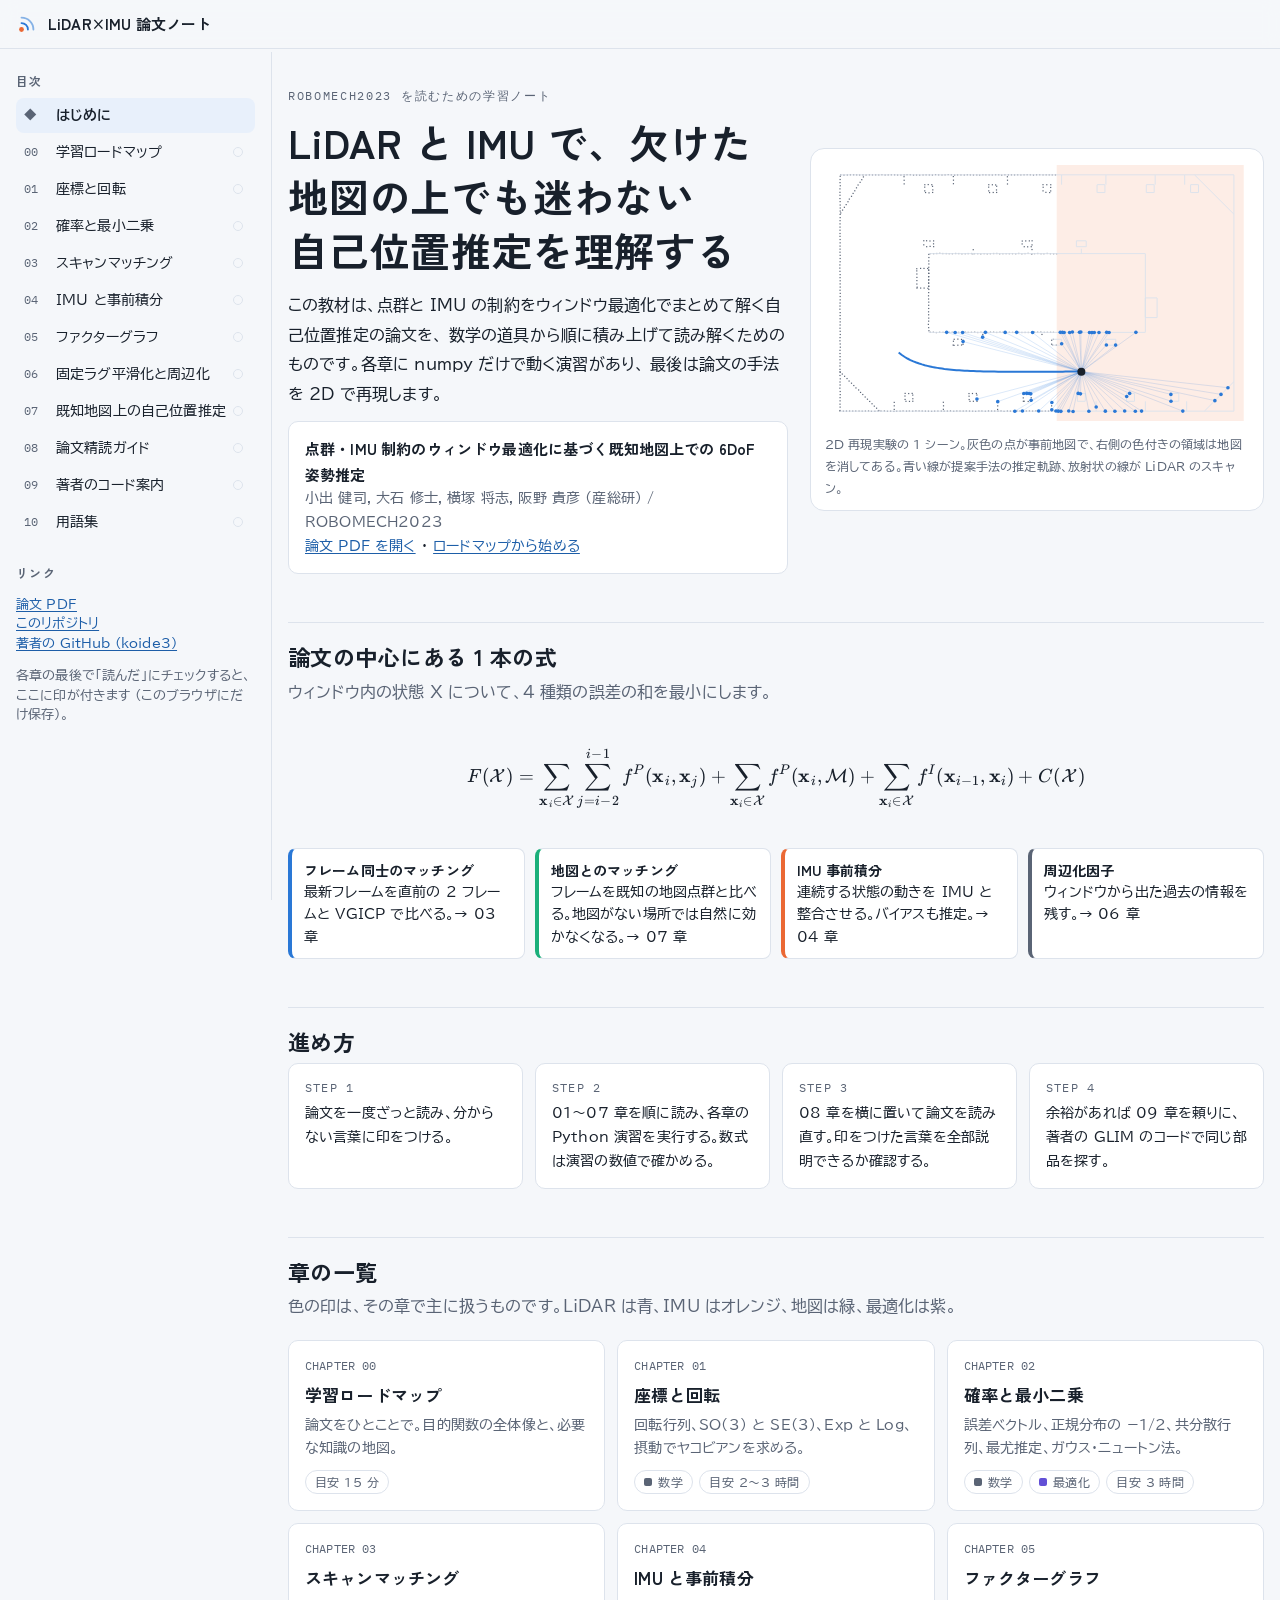
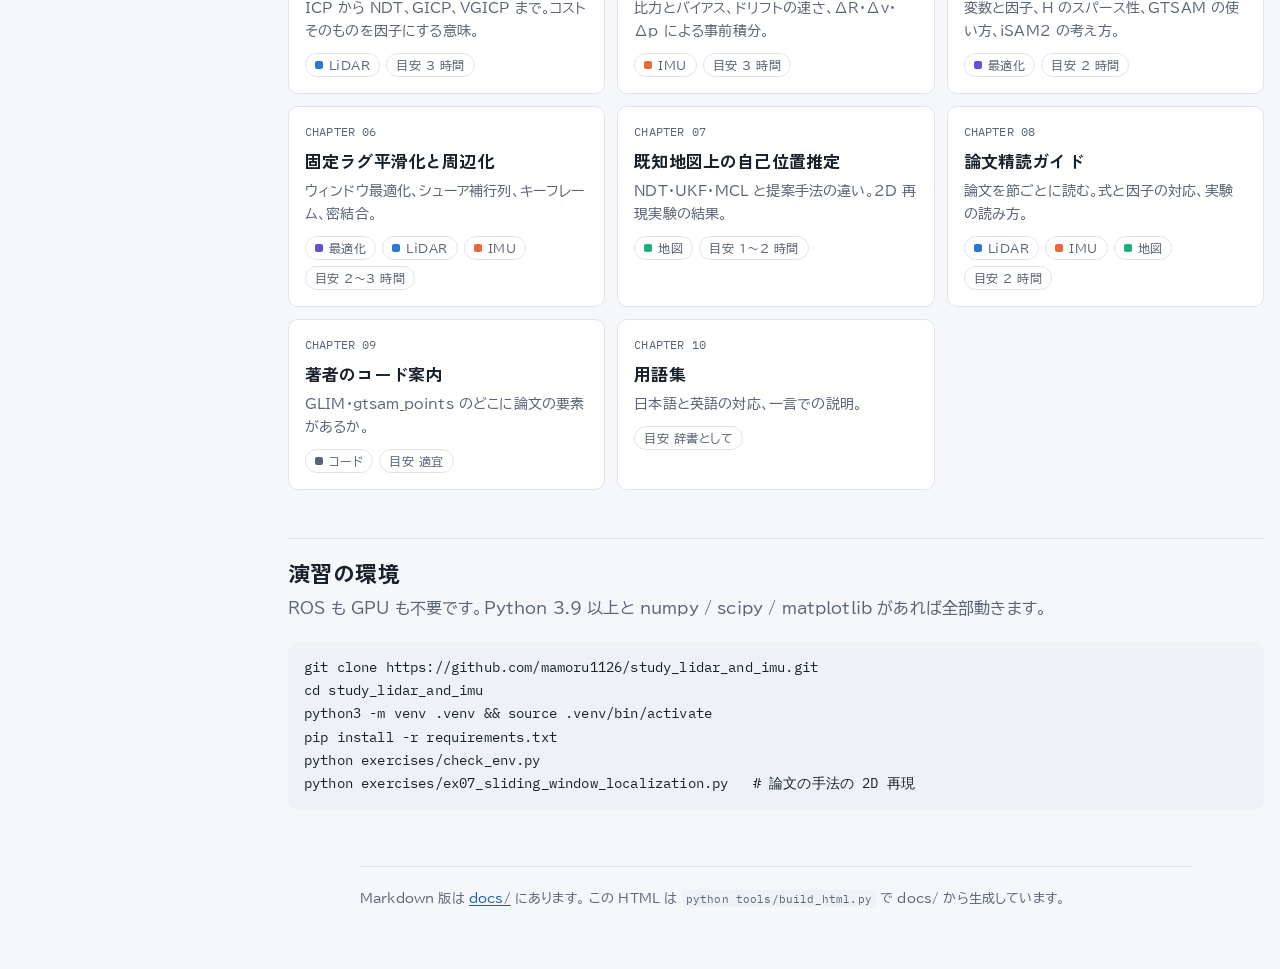
==== commit 384cda60: "02 章を予備知識なしで読めるように全面的に書き直す - 0 節: 転置・2 次形式・逆行列など、この章で使う記号を追加 - 1 節: 誤差ベクトル (残差) を具体的な数値で説明。ノイズと残差の違い" ====
--- a/html/index.html
+++ b/html/index.html
@@ -70,7 +70,7 @@
 <section class="section">
   <h2>章の一覧</h2>
   <p class="lead">色の印は、その章で主に扱うものです。LiDAR は青、IMU はオレンジ、地図は緑、最適化は紫。</p>
-  <div class="cards"><a class="card" href="00_roadmap.html"><span class="n"><span>CHAPTER 00</span><span class="done-badge" data-done-badge="00_roadmap" hidden>読了</span></span><span class="ttl">学習ロードマップ</span><span class="sum">論文をひとことで。目的関数の全体像と、必要な知識の地図。</span><span class="chips"><span class="chip time">目安 15 分</span></span></a><a class="card" href="01_coordinates_and_rotation.html"><span class="n"><span>CHAPTER 01</span><span class="done-badge" data-done-badge="01_coordinates_and_rotation" hidden>読了</span></span><span class="ttl">座標と回転</span><span class="sum">回転行列、SO(3) と SE(3)、Exp と Log、摂動でヤコビアンを求める。</span><span class="chips"><span class="chip math">数学</span><span class="chip time">目安 2〜3 時間</span></span></a><a class="card" href="02_probability_and_least_squares.html"><span class="n"><span>CHAPTER 02</span><span class="done-badge" data-done-badge="02_probability_and_least_squares" hidden>読了</span></span><span class="ttl">確率と最小二乗</span><span class="sum">ガウス分布、マハラノビス距離、ガウス・ニュートン法、局所解と退化。</span><span class="chips"><span class="chip math">数学</span><span class="chip opt">最適化</span><span class="chip time">目安 2 時間</span></span></a><a class="card" href="03_point_cloud_registration.html"><span class="n"><span>CHAPTER 03</span><span class="done-badge" data-done-badge="03_point_cloud_registration" hidden>読了</span></span><span class="ttl">スキャンマッチング</span><span class="sum">ICP から NDT、GICP、VGICP まで。コストそのものを因子にする意味。</span><span class="chips"><span class="chip lidar">LiDAR</span><span class="chip time">目安 3 時間</span></span></a><a class="card" href="04_imu_and_preintegration.html"><span class="n"><span>CHAPTER 04</span><span class="done-badge" data-done-badge="04_imu_and_preintegration" hidden>読了</span></span><span class="ttl">IMU と事前積分</span><span class="sum">比力とバイアス、ドリフトの速さ、ΔR・Δv・Δp による事前積分。</span><span class="chips"><span class="chip imu">IMU</span><span class="chip time">目安 3 時間</span></span></a><a class="card" href="05_factor_graph.html"><span class="n"><span>CHAPTER 05</span><span class="done-badge" data-done-badge="05_factor_graph" hidden>読了</span></span><span class="ttl">ファクターグラフ</span><span class="sum">変数と因子、H のスパース性、GTSAM の使い方、iSAM2 の考え方。</span><span class="chips"><span class="chip opt">最適化</span><span class="chip time">目安 2 時間</span></span></a><a class="card" href="06_fixed_lag_smoothing.html"><span class="n"><span>CHAPTER 06</span><span class="done-badge" data-done-badge="06_fixed_lag_smoothing" hidden>読了</span></span><span class="ttl">固定ラグ平滑化と周辺化</span><span class="sum">ウィンドウ最適化、シューア補行列、キーフレーム、密結合。</span><span class="chips"><span class="chip opt">最適化</span><span class="chip lidar">LiDAR</span><span class="chip imu">IMU</span><span class="chip time">目安 2〜3 時間</span></span></a><a class="card" href="07_map_based_localization.html"><span class="n"><span>CHAPTER 07</span><span class="done-badge" data-done-badge="07_map_based_localization" hidden>読了</span></span><span class="ttl">既知地図上の自己位置推定</span><span class="sum">NDT・UKF・MCL と提案手法の違い。2D 再現実験の結果。</span><span class="chips"><span class="chip map">地図</span><span class="chip time">目安 1〜2 時間</span></span></a><a class="card" href="08_paper_walkthrough.html"><span class="n"><span>CHAPTER 08</span><span class="done-badge" data-done-badge="08_paper_walkthrough" hidden>読了</span></span><span class="ttl">論文精読ガイド</span><span class="sum">論文を節ごとに読む。式と因子の対応、実験の読み方。</span><span class="chips"><span class="chip lidar">LiDAR</span><span class="chip imu">IMU</span><span class="chip map">地図</span><span class="chip time">目安 2 時間</span></span></a><a class="card" href="09_author_code_guide.html"><span class="n"><span>CHAPTER 09</span><span class="done-badge" data-done-badge="09_author_code_guide" hidden>読了</span></span><span class="ttl">著者のコード案内</span><span class="sum">GLIM・gtsam_points のどこに論文の要素があるか。</span><span class="chips"><span class="chip math">コード</span><span class="chip time">目安 適宜</span></span></a><a class="card" href="10_glossary.html"><span class="n"><span>CHAPTER 10</span><span class="done-badge" data-done-badge="10_glossary" hidden>読了</span></span><span class="ttl">用語集</span><span class="sum">日本語と英語の対応、一言での説明。</span><span class="chips"><span class="chip time">目安 辞書として</span></span></a></div>
+  <div class="cards"><a class="card" href="00_roadmap.html"><span class="n"><span>CHAPTER 00</span><span class="done-badge" data-done-badge="00_roadmap" hidden>読了</span></span><span class="ttl">学習ロードマップ</span><span class="sum">論文をひとことで。目的関数の全体像と、必要な知識の地図。</span><span class="chips"><span class="chip time">目安 15 分</span></span></a><a class="card" href="01_coordinates_and_rotation.html"><span class="n"><span>CHAPTER 01</span><span class="done-badge" data-done-badge="01_coordinates_and_rotation" hidden>読了</span></span><span class="ttl">座標と回転</span><span class="sum">回転行列、SO(3) と SE(3)、Exp と Log、摂動でヤコビアンを求める。</span><span class="chips"><span class="chip math">数学</span><span class="chip time">目安 2〜3 時間</span></span></a><a class="card" href="02_probability_and_least_squares.html"><span class="n"><span>CHAPTER 02</span><span class="done-badge" data-done-badge="02_probability_and_least_squares" hidden>読了</span></span><span class="ttl">確率と最小二乗</span><span class="sum">誤差ベクトル、正規分布の −1/2、共分散行列、最尤推定、ガウス・ニュートン法。</span><span class="chips"><span class="chip math">数学</span><span class="chip opt">最適化</span><span class="chip time">目安 3 時間</span></span></a><a class="card" href="03_point_cloud_registration.html"><span class="n"><span>CHAPTER 03</span><span class="done-badge" data-done-badge="03_point_cloud_registration" hidden>読了</span></span><span class="ttl">スキャンマッチング</span><span class="sum">ICP から NDT、GICP、VGICP まで。コストそのものを因子にする意味。</span><span class="chips"><span class="chip lidar">LiDAR</span><span class="chip time">目安 3 時間</span></span></a><a class="card" href="04_imu_and_preintegration.html"><span class="n"><span>CHAPTER 04</span><span class="done-badge" data-done-badge="04_imu_and_preintegration" hidden>読了</span></span><span class="ttl">IMU と事前積分</span><span class="sum">比力とバイアス、ドリフトの速さ、ΔR・Δv・Δp による事前積分。</span><span class="chips"><span class="chip imu">IMU</span><span class="chip time">目安 3 時間</span></span></a><a class="card" href="05_factor_graph.html"><span class="n"><span>CHAPTER 05</span><span class="done-badge" data-done-badge="05_factor_graph" hidden>読了</span></span><span class="ttl">ファクターグラフ</span><span class="sum">変数と因子、H のスパース性、GTSAM の使い方、iSAM2 の考え方。</span><span class="chips"><span class="chip opt">最適化</span><span class="chip time">目安 2 時間</span></span></a><a class="card" href="06_fixed_lag_smoothing.html"><span class="n"><span>CHAPTER 06</span><span class="done-badge" data-done-badge="06_fixed_lag_smoothing" hidden>読了</span></span><span class="ttl">固定ラグ平滑化と周辺化</span><span class="sum">ウィンドウ最適化、シューア補行列、キーフレーム、密結合。</span><span class="chips"><span class="chip opt">最適化</span><span class="chip lidar">LiDAR</span><span class="chip imu">IMU</span><span class="chip time">目安 2〜3 時間</span></span></a><a class="card" href="07_map_based_localization.html"><span class="n"><span>CHAPTER 07</span><span class="done-badge" data-done-badge="07_map_based_localization" hidden>読了</span></span><span class="ttl">既知地図上の自己位置推定</span><span class="sum">NDT・UKF・MCL と提案手法の違い。2D 再現実験の結果。</span><span class="chips"><span class="chip map">地図</span><span class="chip time">目安 1〜2 時間</span></span></a><a class="card" href="08_paper_walkthrough.html"><span class="n"><span>CHAPTER 08</span><span class="done-badge" data-done-badge="08_paper_walkthrough" hidden>読了</span></span><span class="ttl">論文精読ガイド</span><span class="sum">論文を節ごとに読む。式と因子の対応、実験の読み方。</span><span class="chips"><span class="chip lidar">LiDAR</span><span class="chip imu">IMU</span><span class="chip map">地図</span><span class="chip time">目安 2 時間</span></span></a><a class="card" href="09_author_code_guide.html"><span class="n"><span>CHAPTER 09</span><span class="done-badge" data-done-badge="09_author_code_guide" hidden>読了</span></span><span class="ttl">著者のコード案内</span><span class="sum">GLIM・gtsam_points のどこに論文の要素があるか。</span><span class="chips"><span class="chip math">コード</span><span class="chip time">目安 適宜</span></span></a><a class="card" href="10_glossary.html"><span class="n"><span>CHAPTER 10</span><span class="done-badge" data-done-badge="10_glossary" hidden>読了</span></span><span class="ttl">用語集</span><span class="sum">日本語と英語の対応、一言での説明。</span><span class="chips"><span class="chip time">目安 辞書として</span></span></a></div>
 </section>
 
 <section class="section">
--- a/html/assets/style.css
+++ b/html/assets/style.css
@@ -244,6 +244,7 @@
 th { font-family: var(--font-display); font-weight: 700; background: color-mix(in srgb, var(--code-bg) 60%, var(--surface)); white-space: nowrap; }
 tr:last-child td { border-bottom: 0; }
 td { font-variant-numeric: tabular-nums; }
+td:first-child { min-width: 5.5em; }
 
 figure.fig, p > img:only-child { display: block; }
 .fig {
@@ -262,6 +263,7 @@
 div.arithmatex { margin: 16px 0; overflow-x: auto; overflow-y: hidden; padding: 2px 0; }
 .katex { font-size: 1.06em; }
 .katex-display { margin: 0.4em 0; overflow-x: auto; overflow-y: hidden; padding: 4px 0; }
+@media (max-width: 600px) { .katex-display > .katex { font-size: 0.94em; } }
 
 /* details (理解度チェックの答え) */
 details {
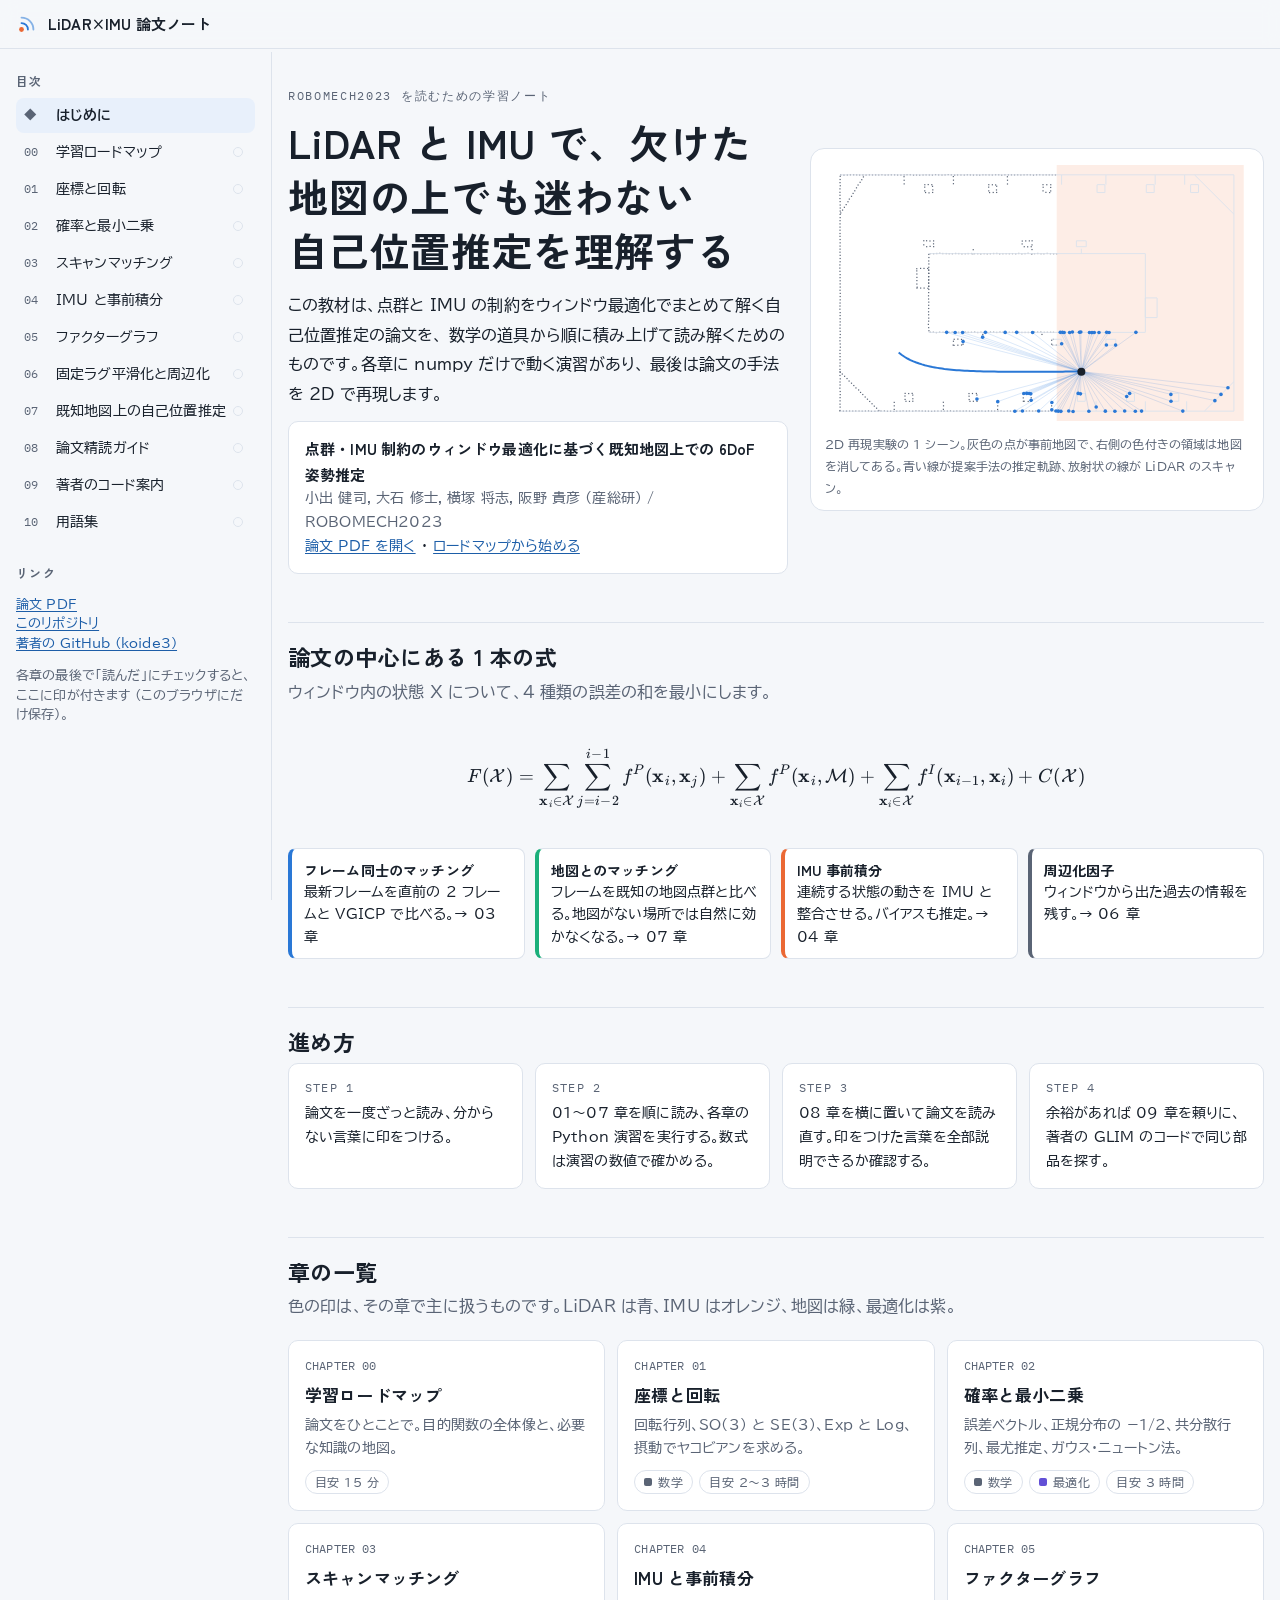
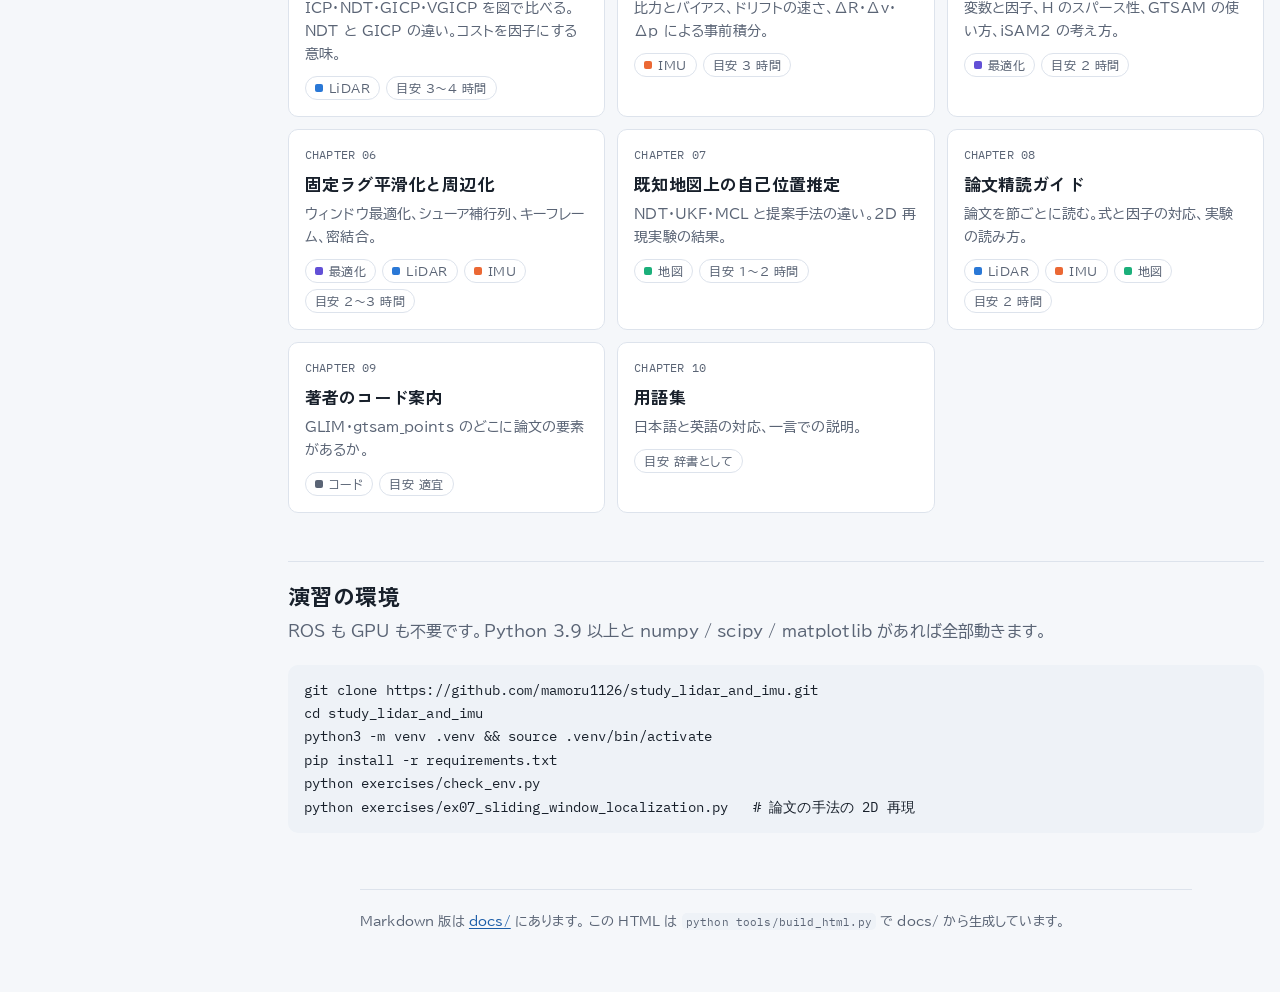
==== commit dcfa85de: "03 章: ICP・NDT・GICP・VGICP をすべて図付きで解説し直す - 1 節: スキャンマッチングの問題設定と、繰り返し計算になる理由 - 各手法 (前処理・点対点 ICP・点対面 ICP" ====
--- a/html/index.html
+++ b/html/index.html
@@ -70,7 +70,7 @@
 <section class="section">
   <h2>章の一覧</h2>
   <p class="lead">色の印は、その章で主に扱うものです。LiDAR は青、IMU はオレンジ、地図は緑、最適化は紫。</p>
-  <div class="cards"><a class="card" href="00_roadmap.html"><span class="n"><span>CHAPTER 00</span><span class="done-badge" data-done-badge="00_roadmap" hidden>読了</span></span><span class="ttl">学習ロードマップ</span><span class="sum">論文をひとことで。目的関数の全体像と、必要な知識の地図。</span><span class="chips"><span class="chip time">目安 15 分</span></span></a><a class="card" href="01_coordinates_and_rotation.html"><span class="n"><span>CHAPTER 01</span><span class="done-badge" data-done-badge="01_coordinates_and_rotation" hidden>読了</span></span><span class="ttl">座標と回転</span><span class="sum">回転行列、SO(3) と SE(3)、Exp と Log、摂動でヤコビアンを求める。</span><span class="chips"><span class="chip math">数学</span><span class="chip time">目安 2〜3 時間</span></span></a><a class="card" href="02_probability_and_least_squares.html"><span class="n"><span>CHAPTER 02</span><span class="done-badge" data-done-badge="02_probability_and_least_squares" hidden>読了</span></span><span class="ttl">確率と最小二乗</span><span class="sum">誤差ベクトル、正規分布の −1/2、共分散行列、最尤推定、ガウス・ニュートン法。</span><span class="chips"><span class="chip math">数学</span><span class="chip opt">最適化</span><span class="chip time">目安 3 時間</span></span></a><a class="card" href="03_point_cloud_registration.html"><span class="n"><span>CHAPTER 03</span><span class="done-badge" data-done-badge="03_point_cloud_registration" hidden>読了</span></span><span class="ttl">スキャンマッチング</span><span class="sum">ICP から NDT、GICP、VGICP まで。コストそのものを因子にする意味。</span><span class="chips"><span class="chip lidar">LiDAR</span><span class="chip time">目安 3 時間</span></span></a><a class="card" href="04_imu_and_preintegration.html"><span class="n"><span>CHAPTER 04</span><span class="done-badge" data-done-badge="04_imu_and_preintegration" hidden>読了</span></span><span class="ttl">IMU と事前積分</span><span class="sum">比力とバイアス、ドリフトの速さ、ΔR・Δv・Δp による事前積分。</span><span class="chips"><span class="chip imu">IMU</span><span class="chip time">目安 3 時間</span></span></a><a class="card" href="05_factor_graph.html"><span class="n"><span>CHAPTER 05</span><span class="done-badge" data-done-badge="05_factor_graph" hidden>読了</span></span><span class="ttl">ファクターグラフ</span><span class="sum">変数と因子、H のスパース性、GTSAM の使い方、iSAM2 の考え方。</span><span class="chips"><span class="chip opt">最適化</span><span class="chip time">目安 2 時間</span></span></a><a class="card" href="06_fixed_lag_smoothing.html"><span class="n"><span>CHAPTER 06</span><span class="done-badge" data-done-badge="06_fixed_lag_smoothing" hidden>読了</span></span><span class="ttl">固定ラグ平滑化と周辺化</span><span class="sum">ウィンドウ最適化、シューア補行列、キーフレーム、密結合。</span><span class="chips"><span class="chip opt">最適化</span><span class="chip lidar">LiDAR</span><span class="chip imu">IMU</span><span class="chip time">目安 2〜3 時間</span></span></a><a class="card" href="07_map_based_localization.html"><span class="n"><span>CHAPTER 07</span><span class="done-badge" data-done-badge="07_map_based_localization" hidden>読了</span></span><span class="ttl">既知地図上の自己位置推定</span><span class="sum">NDT・UKF・MCL と提案手法の違い。2D 再現実験の結果。</span><span class="chips"><span class="chip map">地図</span><span class="chip time">目安 1〜2 時間</span></span></a><a class="card" href="08_paper_walkthrough.html"><span class="n"><span>CHAPTER 08</span><span class="done-badge" data-done-badge="08_paper_walkthrough" hidden>読了</span></span><span class="ttl">論文精読ガイド</span><span class="sum">論文を節ごとに読む。式と因子の対応、実験の読み方。</span><span class="chips"><span class="chip lidar">LiDAR</span><span class="chip imu">IMU</span><span class="chip map">地図</span><span class="chip time">目安 2 時間</span></span></a><a class="card" href="09_author_code_guide.html"><span class="n"><span>CHAPTER 09</span><span class="done-badge" data-done-badge="09_author_code_guide" hidden>読了</span></span><span class="ttl">著者のコード案内</span><span class="sum">GLIM・gtsam_points のどこに論文の要素があるか。</span><span class="chips"><span class="chip math">コード</span><span class="chip time">目安 適宜</span></span></a><a class="card" href="10_glossary.html"><span class="n"><span>CHAPTER 10</span><span class="done-badge" data-done-badge="10_glossary" hidden>読了</span></span><span class="ttl">用語集</span><span class="sum">日本語と英語の対応、一言での説明。</span><span class="chips"><span class="chip time">目安 辞書として</span></span></a></div>
+  <div class="cards"><a class="card" href="00_roadmap.html"><span class="n"><span>CHAPTER 00</span><span class="done-badge" data-done-badge="00_roadmap" hidden>読了</span></span><span class="ttl">学習ロードマップ</span><span class="sum">論文をひとことで。目的関数の全体像と、必要な知識の地図。</span><span class="chips"><span class="chip time">目安 15 分</span></span></a><a class="card" href="01_coordinates_and_rotation.html"><span class="n"><span>CHAPTER 01</span><span class="done-badge" data-done-badge="01_coordinates_and_rotation" hidden>読了</span></span><span class="ttl">座標と回転</span><span class="sum">回転行列、SO(3) と SE(3)、Exp と Log、摂動でヤコビアンを求める。</span><span class="chips"><span class="chip math">数学</span><span class="chip time">目安 2〜3 時間</span></span></a><a class="card" href="02_probability_and_least_squares.html"><span class="n"><span>CHAPTER 02</span><span class="done-badge" data-done-badge="02_probability_and_least_squares" hidden>読了</span></span><span class="ttl">確率と最小二乗</span><span class="sum">誤差ベクトル、正規分布の −1/2、共分散行列、最尤推定、ガウス・ニュートン法。</span><span class="chips"><span class="chip math">数学</span><span class="chip opt">最適化</span><span class="chip time">目安 3 時間</span></span></a><a class="card" href="03_point_cloud_registration.html"><span class="n"><span>CHAPTER 03</span><span class="done-badge" data-done-badge="03_point_cloud_registration" hidden>読了</span></span><span class="ttl">スキャンマッチング</span><span class="sum">ICP・NDT・GICP・VGICP を図で比べる。NDT と GICP の違い。コストを因子にする意味。</span><span class="chips"><span class="chip lidar">LiDAR</span><span class="chip time">目安 3〜4 時間</span></span></a><a class="card" href="04_imu_and_preintegration.html"><span class="n"><span>CHAPTER 04</span><span class="done-badge" data-done-badge="04_imu_and_preintegration" hidden>読了</span></span><span class="ttl">IMU と事前積分</span><span class="sum">比力とバイアス、ドリフトの速さ、ΔR・Δv・Δp による事前積分。</span><span class="chips"><span class="chip imu">IMU</span><span class="chip time">目安 3 時間</span></span></a><a class="card" href="05_factor_graph.html"><span class="n"><span>CHAPTER 05</span><span class="done-badge" data-done-badge="05_factor_graph" hidden>読了</span></span><span class="ttl">ファクターグラフ</span><span class="sum">変数と因子、H のスパース性、GTSAM の使い方、iSAM2 の考え方。</span><span class="chips"><span class="chip opt">最適化</span><span class="chip time">目安 2 時間</span></span></a><a class="card" href="06_fixed_lag_smoothing.html"><span class="n"><span>CHAPTER 06</span><span class="done-badge" data-done-badge="06_fixed_lag_smoothing" hidden>読了</span></span><span class="ttl">固定ラグ平滑化と周辺化</span><span class="sum">ウィンドウ最適化、シューア補行列、キーフレーム、密結合。</span><span class="chips"><span class="chip opt">最適化</span><span class="chip lidar">LiDAR</span><span class="chip imu">IMU</span><span class="chip time">目安 2〜3 時間</span></span></a><a class="card" href="07_map_based_localization.html"><span class="n"><span>CHAPTER 07</span><span class="done-badge" data-done-badge="07_map_based_localization" hidden>読了</span></span><span class="ttl">既知地図上の自己位置推定</span><span class="sum">NDT・UKF・MCL と提案手法の違い。2D 再現実験の結果。</span><span class="chips"><span class="chip map">地図</span><span class="chip time">目安 1〜2 時間</span></span></a><a class="card" href="08_paper_walkthrough.html"><span class="n"><span>CHAPTER 08</span><span class="done-badge" data-done-badge="08_paper_walkthrough" hidden>読了</span></span><span class="ttl">論文精読ガイド</span><span class="sum">論文を節ごとに読む。式と因子の対応、実験の読み方。</span><span class="chips"><span class="chip lidar">LiDAR</span><span class="chip imu">IMU</span><span class="chip map">地図</span><span class="chip time">目安 2 時間</span></span></a><a class="card" href="09_author_code_guide.html"><span class="n"><span>CHAPTER 09</span><span class="done-badge" data-done-badge="09_author_code_guide" hidden>読了</span></span><span class="ttl">著者のコード案内</span><span class="sum">GLIM・gtsam_points のどこに論文の要素があるか。</span><span class="chips"><span class="chip math">コード</span><span class="chip time">目安 適宜</span></span></a><a class="card" href="10_glossary.html"><span class="n"><span>CHAPTER 10</span><span class="done-badge" data-done-badge="10_glossary" hidden>読了</span></span><span class="ttl">用語集</span><span class="sum">日本語と英語の対応、一言での説明。</span><span class="chips"><span class="chip time">目安 辞書として</span></span></a></div>
 </section>
 
 <section class="section">
--- a/html/assets/style.css
+++ b/html/assets/style.css
@@ -326,7 +326,7 @@
 .controls { display: flex; flex-wrap: wrap; gap: 8px; align-items: center; }
 .controls label { display: inline-flex; align-items: center; gap: 8px; font-size: 14px; }
 .controls input[type="range"] { width: min(220px, 60vw); accent-color: var(--accent); }
-.controls label.slider-row { display: grid; grid-template-columns: 7.5em minmax(0, 1fr) 6.5em; width: 100%; max-width: 34em; gap: 10px; }
+.controls label.slider-row { display: grid; grid-template-columns: 8.5em minmax(0, 1fr) 6.5em; width: 100%; max-width: 34em; gap: 10px; }
 .controls label.slider-row input[type="range"] { width: 100%; }
 .btn {
   font: inherit; font-size: 14px; line-height: 1;
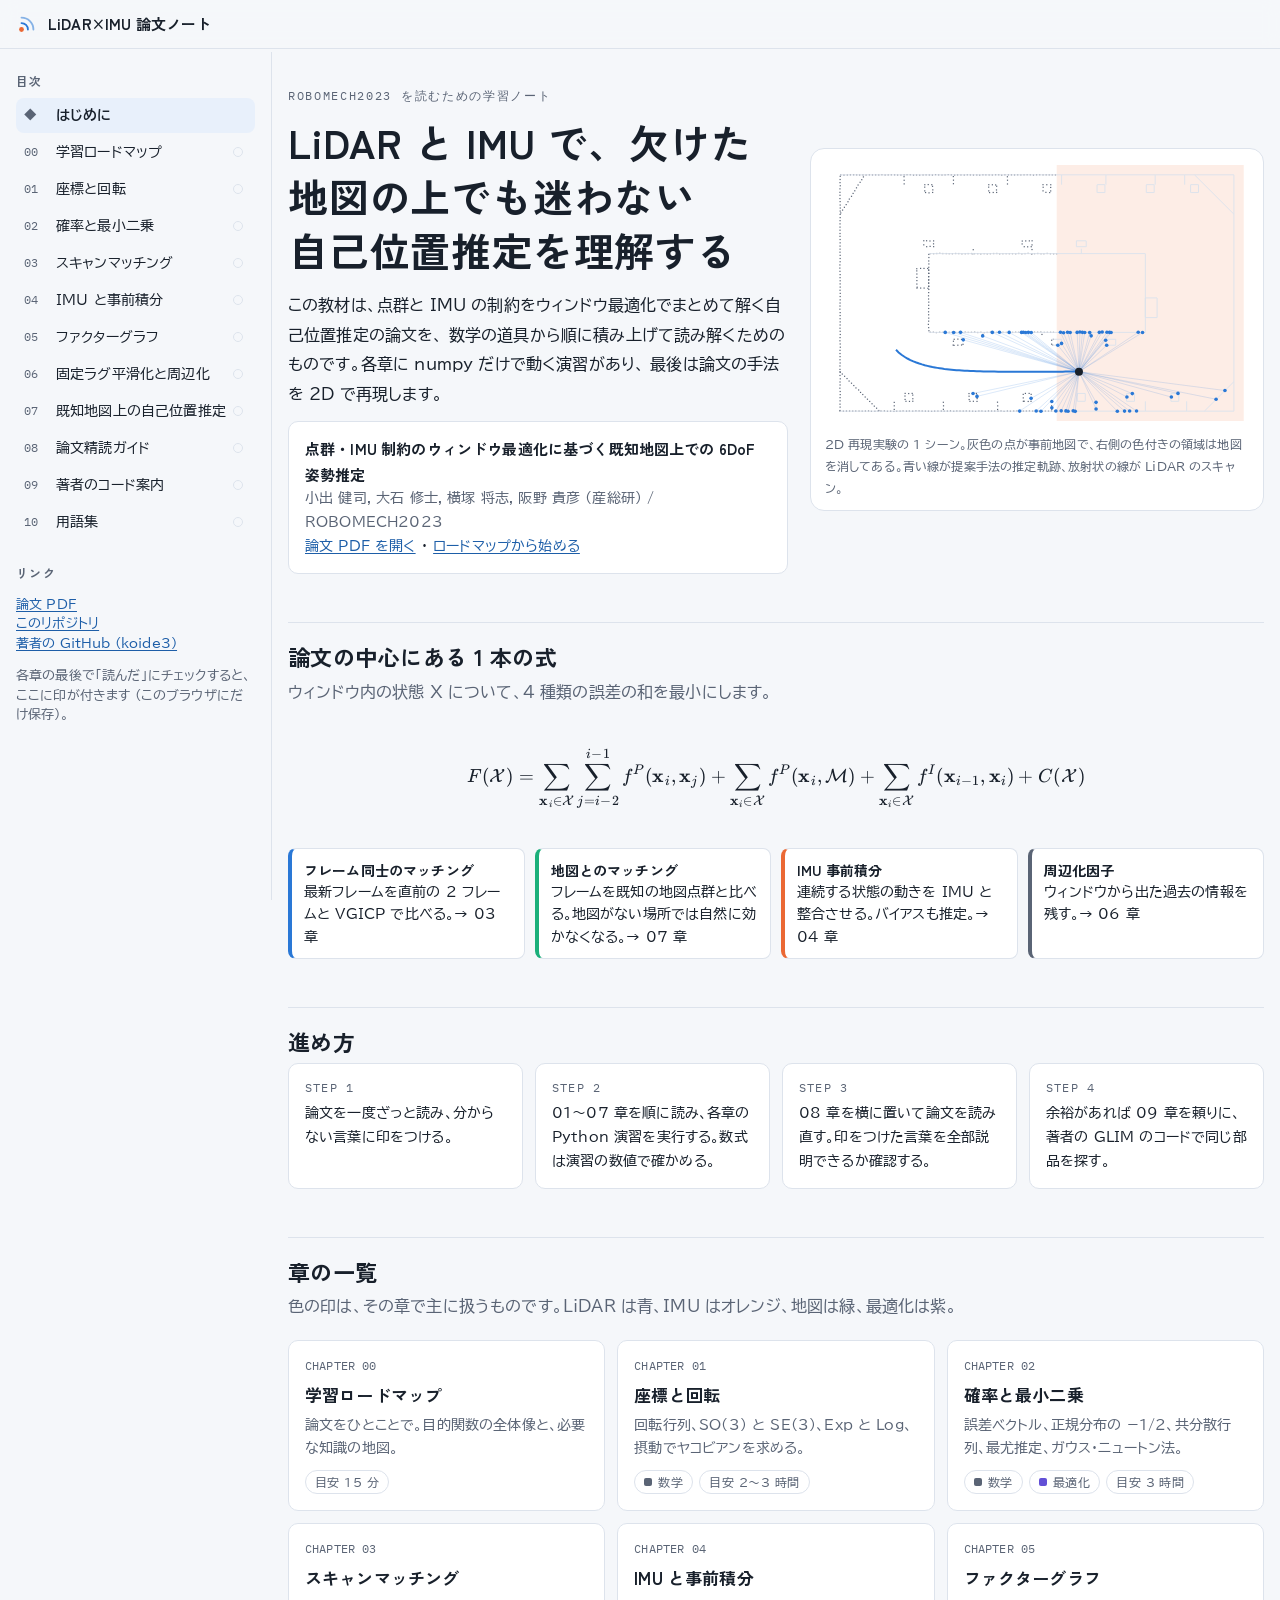
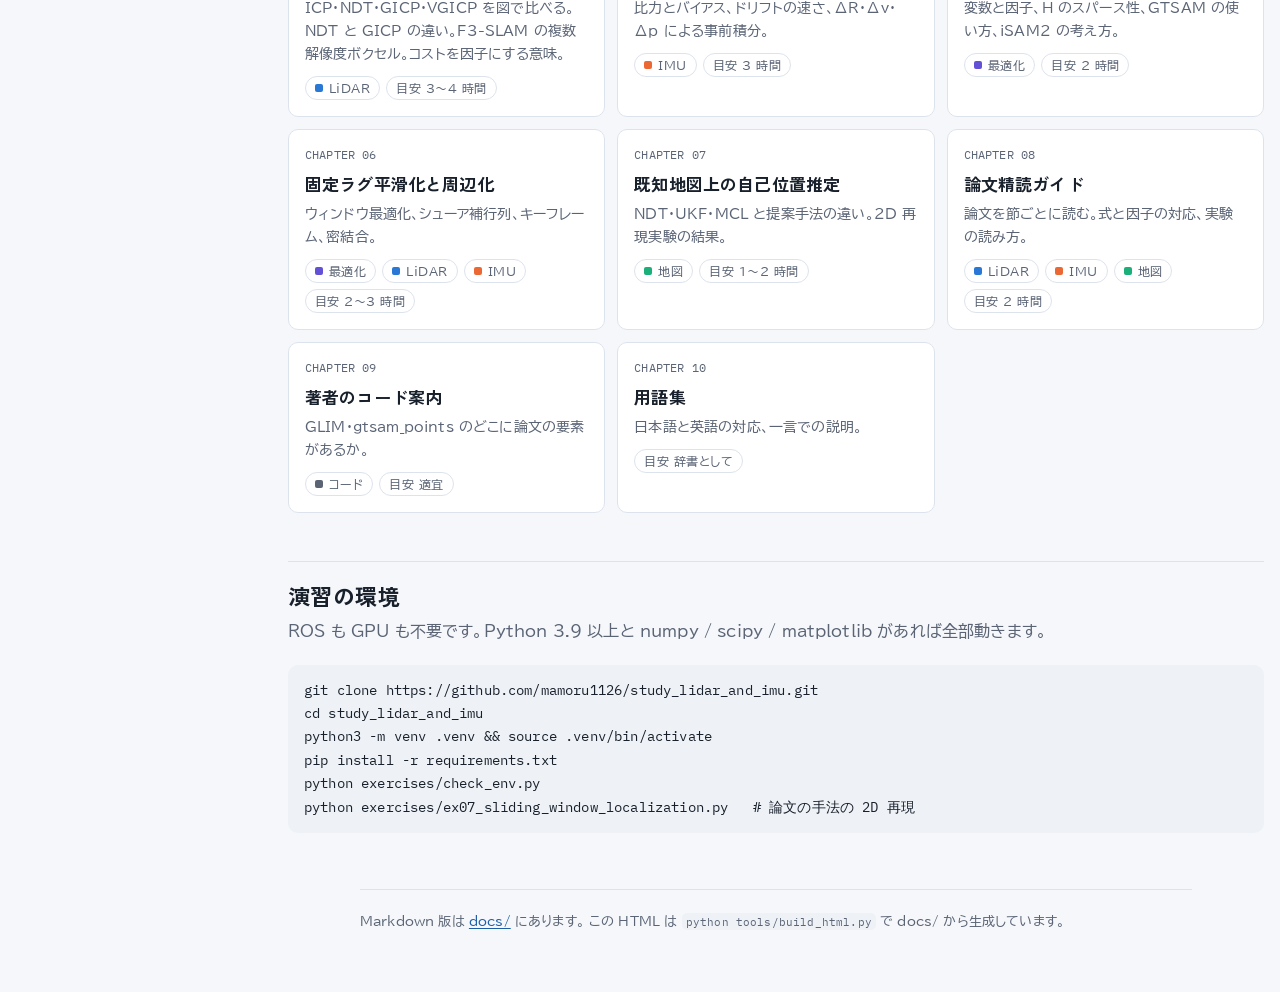
==== commit 97d708aa: "03章: F3-SLAM のスキャンマッチング (複数解像度ボクセルと点ごとの選択) を追加 - 9 節「発展: F3-SLAM のスキャンマッチング」を追加 (以降の節を 10〜12 に繰り下げ) " ====
--- a/html/index.html
+++ b/html/index.html
@@ -70,7 +70,7 @@
 <section class="section">
   <h2>章の一覧</h2>
   <p class="lead">色の印は、その章で主に扱うものです。LiDAR は青、IMU はオレンジ、地図は緑、最適化は紫。</p>
-  <div class="cards"><a class="card" href="00_roadmap.html"><span class="n"><span>CHAPTER 00</span><span class="done-badge" data-done-badge="00_roadmap" hidden>読了</span></span><span class="ttl">学習ロードマップ</span><span class="sum">論文をひとことで。目的関数の全体像と、必要な知識の地図。</span><span class="chips"><span class="chip time">目安 15 分</span></span></a><a class="card" href="01_coordinates_and_rotation.html"><span class="n"><span>CHAPTER 01</span><span class="done-badge" data-done-badge="01_coordinates_and_rotation" hidden>読了</span></span><span class="ttl">座標と回転</span><span class="sum">回転行列、SO(3) と SE(3)、Exp と Log、摂動でヤコビアンを求める。</span><span class="chips"><span class="chip math">数学</span><span class="chip time">目安 2〜3 時間</span></span></a><a class="card" href="02_probability_and_least_squares.html"><span class="n"><span>CHAPTER 02</span><span class="done-badge" data-done-badge="02_probability_and_least_squares" hidden>読了</span></span><span class="ttl">確率と最小二乗</span><span class="sum">誤差ベクトル、正規分布の −1/2、共分散行列、最尤推定、ガウス・ニュートン法。</span><span class="chips"><span class="chip math">数学</span><span class="chip opt">最適化</span><span class="chip time">目安 3 時間</span></span></a><a class="card" href="03_point_cloud_registration.html"><span class="n"><span>CHAPTER 03</span><span class="done-badge" data-done-badge="03_point_cloud_registration" hidden>読了</span></span><span class="ttl">スキャンマッチング</span><span class="sum">ICP・NDT・GICP・VGICP を図で比べる。NDT と GICP の違い。コストを因子にする意味。</span><span class="chips"><span class="chip lidar">LiDAR</span><span class="chip time">目安 3〜4 時間</span></span></a><a class="card" href="04_imu_and_preintegration.html"><span class="n"><span>CHAPTER 04</span><span class="done-badge" data-done-badge="04_imu_and_preintegration" hidden>読了</span></span><span class="ttl">IMU と事前積分</span><span class="sum">比力とバイアス、ドリフトの速さ、ΔR・Δv・Δp による事前積分。</span><span class="chips"><span class="chip imu">IMU</span><span class="chip time">目安 3 時間</span></span></a><a class="card" href="05_factor_graph.html"><span class="n"><span>CHAPTER 05</span><span class="done-badge" data-done-badge="05_factor_graph" hidden>読了</span></span><span class="ttl">ファクターグラフ</span><span class="sum">変数と因子、H のスパース性、GTSAM の使い方、iSAM2 の考え方。</span><span class="chips"><span class="chip opt">最適化</span><span class="chip time">目安 2 時間</span></span></a><a class="card" href="06_fixed_lag_smoothing.html"><span class="n"><span>CHAPTER 06</span><span class="done-badge" data-done-badge="06_fixed_lag_smoothing" hidden>読了</span></span><span class="ttl">固定ラグ平滑化と周辺化</span><span class="sum">ウィンドウ最適化、シューア補行列、キーフレーム、密結合。</span><span class="chips"><span class="chip opt">最適化</span><span class="chip lidar">LiDAR</span><span class="chip imu">IMU</span><span class="chip time">目安 2〜3 時間</span></span></a><a class="card" href="07_map_based_localization.html"><span class="n"><span>CHAPTER 07</span><span class="done-badge" data-done-badge="07_map_based_localization" hidden>読了</span></span><span class="ttl">既知地図上の自己位置推定</span><span class="sum">NDT・UKF・MCL と提案手法の違い。2D 再現実験の結果。</span><span class="chips"><span class="chip map">地図</span><span class="chip time">目安 1〜2 時間</span></span></a><a class="card" href="08_paper_walkthrough.html"><span class="n"><span>CHAPTER 08</span><span class="done-badge" data-done-badge="08_paper_walkthrough" hidden>読了</span></span><span class="ttl">論文精読ガイド</span><span class="sum">論文を節ごとに読む。式と因子の対応、実験の読み方。</span><span class="chips"><span class="chip lidar">LiDAR</span><span class="chip imu">IMU</span><span class="chip map">地図</span><span class="chip time">目安 2 時間</span></span></a><a class="card" href="09_author_code_guide.html"><span class="n"><span>CHAPTER 09</span><span class="done-badge" data-done-badge="09_author_code_guide" hidden>読了</span></span><span class="ttl">著者のコード案内</span><span class="sum">GLIM・gtsam_points のどこに論文の要素があるか。</span><span class="chips"><span class="chip math">コード</span><span class="chip time">目安 適宜</span></span></a><a class="card" href="10_glossary.html"><span class="n"><span>CHAPTER 10</span><span class="done-badge" data-done-badge="10_glossary" hidden>読了</span></span><span class="ttl">用語集</span><span class="sum">日本語と英語の対応、一言での説明。</span><span class="chips"><span class="chip time">目安 辞書として</span></span></a></div>
+  <div class="cards"><a class="card" href="00_roadmap.html"><span class="n"><span>CHAPTER 00</span><span class="done-badge" data-done-badge="00_roadmap" hidden>読了</span></span><span class="ttl">学習ロードマップ</span><span class="sum">論文をひとことで。目的関数の全体像と、必要な知識の地図。</span><span class="chips"><span class="chip time">目安 15 分</span></span></a><a class="card" href="01_coordinates_and_rotation.html"><span class="n"><span>CHAPTER 01</span><span class="done-badge" data-done-badge="01_coordinates_and_rotation" hidden>読了</span></span><span class="ttl">座標と回転</span><span class="sum">回転行列、SO(3) と SE(3)、Exp と Log、摂動でヤコビアンを求める。</span><span class="chips"><span class="chip math">数学</span><span class="chip time">目安 2〜3 時間</span></span></a><a class="card" href="02_probability_and_least_squares.html"><span class="n"><span>CHAPTER 02</span><span class="done-badge" data-done-badge="02_probability_and_least_squares" hidden>読了</span></span><span class="ttl">確率と最小二乗</span><span class="sum">誤差ベクトル、正規分布の −1/2、共分散行列、最尤推定、ガウス・ニュートン法。</span><span class="chips"><span class="chip math">数学</span><span class="chip opt">最適化</span><span class="chip time">目安 3 時間</span></span></a><a class="card" href="03_point_cloud_registration.html"><span class="n"><span>CHAPTER 03</span><span class="done-badge" data-done-badge="03_point_cloud_registration" hidden>読了</span></span><span class="ttl">スキャンマッチング</span><span class="sum">ICP・NDT・GICP・VGICP を図で比べる。NDT と GICP の違い。F3-SLAM の複数解像度ボクセル。コストを因子にする意味。</span><span class="chips"><span class="chip lidar">LiDAR</span><span class="chip time">目安 3〜4 時間</span></span></a><a class="card" href="04_imu_and_preintegration.html"><span class="n"><span>CHAPTER 04</span><span class="done-badge" data-done-badge="04_imu_and_preintegration" hidden>読了</span></span><span class="ttl">IMU と事前積分</span><span class="sum">比力とバイアス、ドリフトの速さ、ΔR・Δv・Δp による事前積分。</span><span class="chips"><span class="chip imu">IMU</span><span class="chip time">目安 3 時間</span></span></a><a class="card" href="05_factor_graph.html"><span class="n"><span>CHAPTER 05</span><span class="done-badge" data-done-badge="05_factor_graph" hidden>読了</span></span><span class="ttl">ファクターグラフ</span><span class="sum">変数と因子、H のスパース性、GTSAM の使い方、iSAM2 の考え方。</span><span class="chips"><span class="chip opt">最適化</span><span class="chip time">目安 2 時間</span></span></a><a class="card" href="06_fixed_lag_smoothing.html"><span class="n"><span>CHAPTER 06</span><span class="done-badge" data-done-badge="06_fixed_lag_smoothing" hidden>読了</span></span><span class="ttl">固定ラグ平滑化と周辺化</span><span class="sum">ウィンドウ最適化、シューア補行列、キーフレーム、密結合。</span><span class="chips"><span class="chip opt">最適化</span><span class="chip lidar">LiDAR</span><span class="chip imu">IMU</span><span class="chip time">目安 2〜3 時間</span></span></a><a class="card" href="07_map_based_localization.html"><span class="n"><span>CHAPTER 07</span><span class="done-badge" data-done-badge="07_map_based_localization" hidden>読了</span></span><span class="ttl">既知地図上の自己位置推定</span><span class="sum">NDT・UKF・MCL と提案手法の違い。2D 再現実験の結果。</span><span class="chips"><span class="chip map">地図</span><span class="chip time">目安 1〜2 時間</span></span></a><a class="card" href="08_paper_walkthrough.html"><span class="n"><span>CHAPTER 08</span><span class="done-badge" data-done-badge="08_paper_walkthrough" hidden>読了</span></span><span class="ttl">論文精読ガイド</span><span class="sum">論文を節ごとに読む。式と因子の対応、実験の読み方。</span><span class="chips"><span class="chip lidar">LiDAR</span><span class="chip imu">IMU</span><span class="chip map">地図</span><span class="chip time">目安 2 時間</span></span></a><a class="card" href="09_author_code_guide.html"><span class="n"><span>CHAPTER 09</span><span class="done-badge" data-done-badge="09_author_code_guide" hidden>読了</span></span><span class="ttl">著者のコード案内</span><span class="sum">GLIM・gtsam_points のどこに論文の要素があるか。</span><span class="chips"><span class="chip math">コード</span><span class="chip time">目安 適宜</span></span></a><a class="card" href="10_glossary.html"><span class="n"><span>CHAPTER 10</span><span class="done-badge" data-done-badge="10_glossary" hidden>読了</span></span><span class="ttl">用語集</span><span class="sum">日本語と英語の対応、一言での説明。</span><span class="chips"><span class="chip time">目安 辞書として</span></span></a></div>
 </section>
 
 <section class="section">
